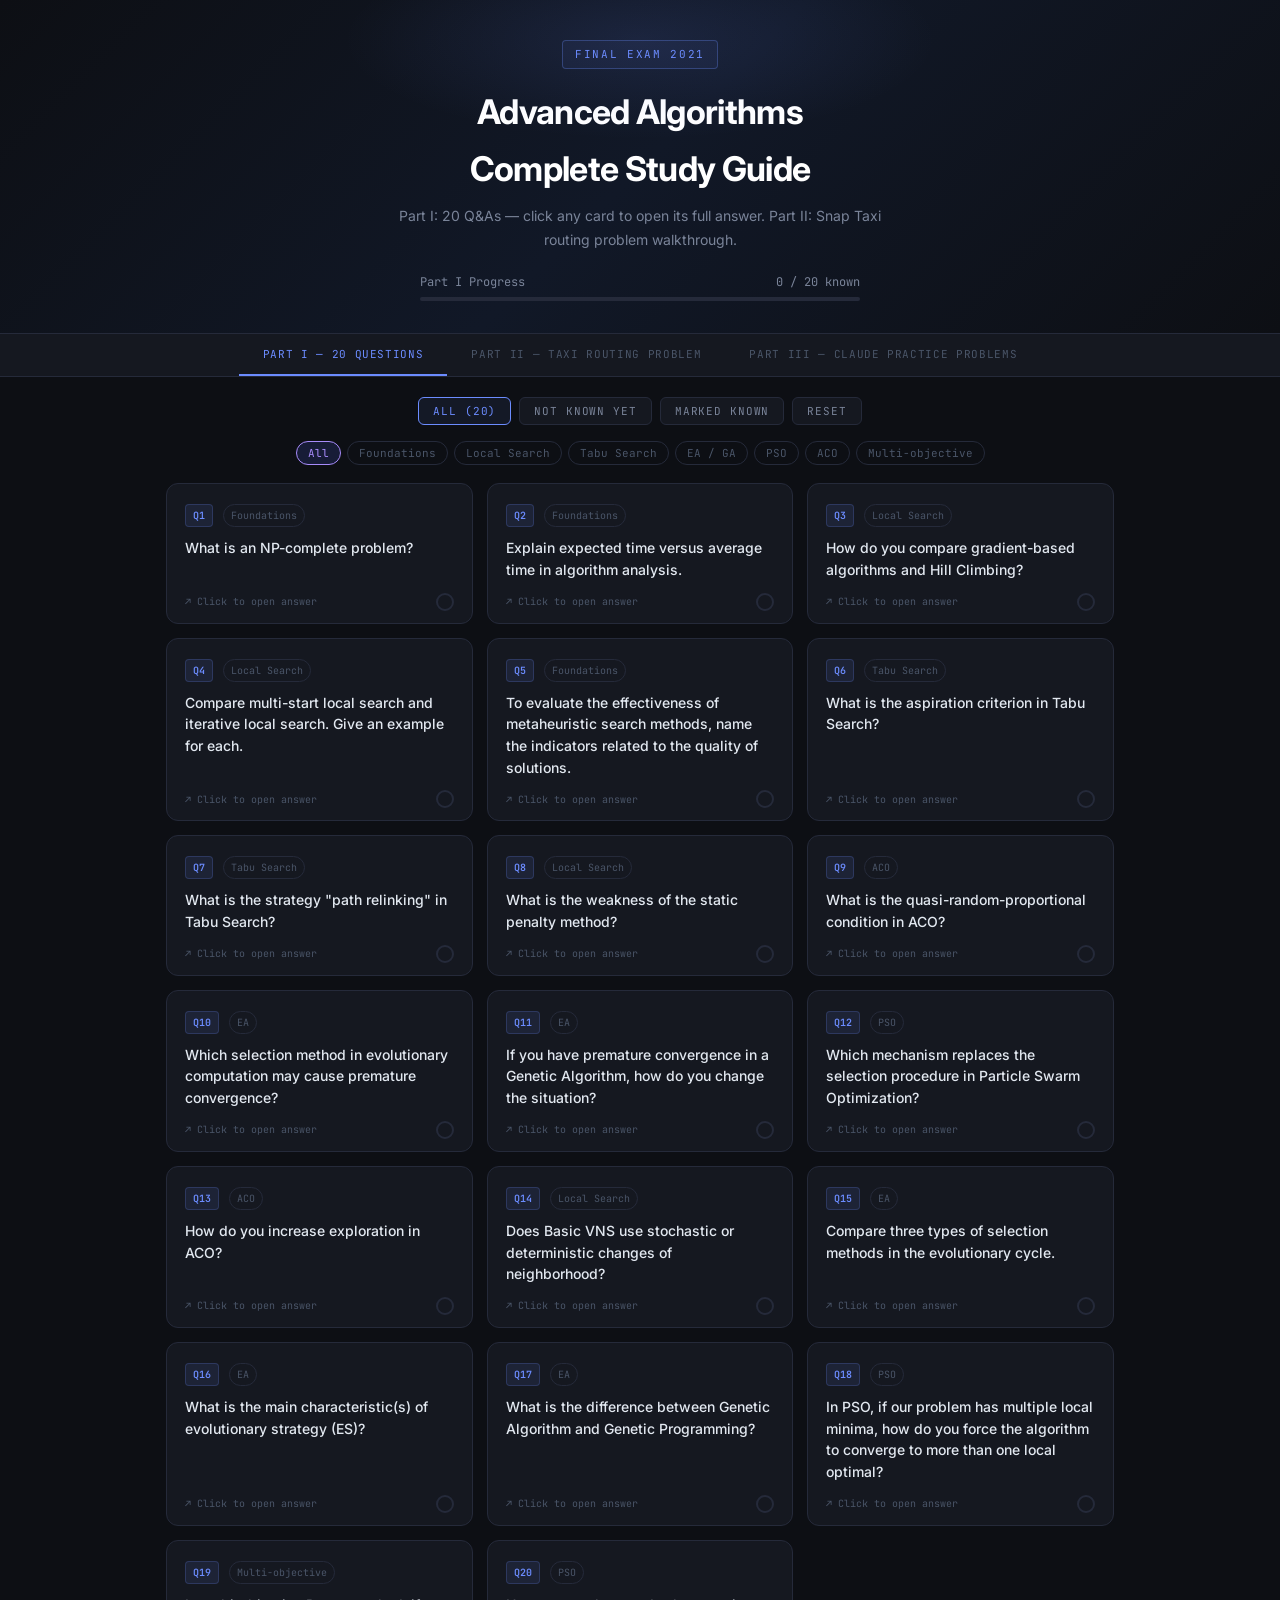
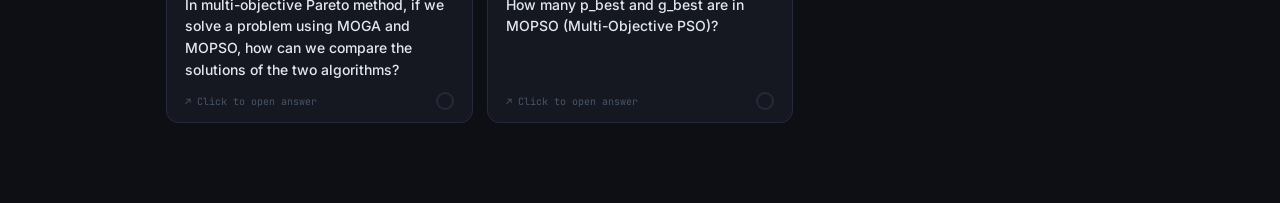
==== exam-practice.html @ 6e585d39 "feat(exam-practice.html): similar Q&As to exam + ai examples" ====
<!DOCTYPE html>
<html lang="en">
<head>
<meta charset="UTF-8">
<meta name="viewport" content="width=device-width, initial-scale=1.0">
<title>Advanced Algorithms — Complete Study Guide</title>
<style>
@import url('https://fonts.googleapis.com/css2?family=JetBrains+Mono:wght@400;600&family=Inter:wght@300;400;500;600;700&display=swap');
:root{
  --bg:#0d0f14;--surf:#151820;--surf2:#1c2030;--bdr:#252a3a;
  --a:#6c8cff;--a2:#a78bfa;--a3:#34d399;--a4:#f472b6;
  --t:#e2e8f0;--tm:#7a8499;--td:#4a5568;
  --ok:#34d399;--mono:'JetBrains Mono',monospace;--sans:'Inter',sans-serif;
}
*{box-sizing:border-box;margin:0;padding:0;}
body{background:var(--bg);color:var(--t);font-family:var(--sans);font-size:15px;line-height:1.7;min-height:100vh;}

/* HEADER */
header{background:linear-gradient(135deg,#0d0f14,#111827,#0d0f14);border-bottom:1px solid var(--bdr);padding:40px 24px 32px;text-align:center;position:relative;overflow:hidden;}
header::before{content:'';position:absolute;top:-60px;left:50%;transform:translateX(-50%);width:600px;height:200px;background:radial-gradient(ellipse,rgba(108,140,255,.12),transparent 70%);pointer-events:none;}
.htag{display:inline-block;font-family:var(--mono);font-size:11px;color:var(--a);letter-spacing:.15em;text-transform:uppercase;border:1px solid rgba(108,140,255,.3);padding:4px 12px;border-radius:4px;margin-bottom:14px;background:rgba(108,140,255,.06);}
header h1{font-size:clamp(20px,4vw,34px);font-weight:700;letter-spacing:-.02em;color:#fff;margin-bottom:6px;}
header p{color:var(--tm);font-size:14px;max-width:500px;margin:0 auto 20px;}
.prog-wrap{max-width:440px;margin:0 auto;}
.prog-meta{display:flex;justify-content:space-between;font-size:12px;color:var(--tm);font-family:var(--mono);margin-bottom:5px;}
.prog-bar{height:4px;background:var(--bdr);border-radius:2px;overflow:hidden;}
.prog-fill{height:100%;background:linear-gradient(90deg,var(--a),var(--a2));border-radius:2px;transition:width .4s;width:0%;}

/* NAV TABS */
.nav-tabs{display:flex;justify-content:center;border-bottom:1px solid var(--bdr);background:var(--surf);position:sticky;top:0;z-index:50;}
.nav-tab{font-family:var(--mono);font-size:11px;letter-spacing:.06em;text-transform:uppercase;padding:13px 24px;border:none;border-bottom:2px solid transparent;background:transparent;color:var(--td);cursor:pointer;transition:all .2s;white-space:nowrap;}
.nav-tab:hover{color:var(--tm);}
.nav-tab.active{color:var(--a);border-bottom-color:var(--a);}
.section{display:none;}.section.active{display:block;}

/* CONTROLS */
.controls{display:flex;justify-content:center;gap:8px;padding:20px 16px 10px;flex-wrap:wrap;}
.ctrl{font-family:var(--mono);font-size:11px;letter-spacing:.08em;text-transform:uppercase;padding:6px 14px;border-radius:6px;border:1px solid var(--bdr);background:var(--surf);color:var(--tm);cursor:pointer;transition:all .2s;}
.ctrl:hover,.ctrl.active{border-color:var(--a);color:var(--a);background:rgba(108,140,255,.08);}
.chips{display:flex;justify-content:center;gap:6px;padding:6px 16px 18px;flex-wrap:wrap;}
.chip{font-size:11px;font-family:var(--mono);padding:4px 11px;border-radius:20px;border:1px solid var(--bdr);background:transparent;color:var(--td);cursor:pointer;transition:all .2s;}
.chip:hover{color:var(--tm);border-color:var(--td);}
.chip.active{background:rgba(26,32,64,.8);border-color:var(--a2);color:var(--a2);}

/* CARD GRID — simple non-flip layout */
.grid{max-width:980px;margin:0 auto;padding:0 16px 80px;display:grid;grid-template-columns:repeat(auto-fill,minmax(300px,1fr));gap:14px;}
.card{background:var(--surf);border:1px solid var(--bdr);border-radius:12px;display:flex;flex-direction:column;cursor:pointer;transition:border-color .2s,box-shadow .2s;position:relative;}
.card:hover{border-color:rgba(108,140,255,.45);box-shadow:0 4px 24px rgba(0,0,0,.35);}
.card-top{padding:18px 18px 0;display:flex;align-items:flex-start;gap:10px;}
.qnum{font-family:var(--mono);font-size:10px;font-weight:600;color:var(--a);background:rgba(108,140,255,.1);border:1px solid rgba(108,140,255,.2);border-radius:4px;padding:2px 7px;white-space:nowrap;flex-shrink:0;margin-top:2px;}
.qtopic{font-family:var(--mono);font-size:10px;color:var(--td);border:1px solid var(--bdr);padding:2px 7px;border-radius:20px;margin-top:2px;}
.qtext{padding:10px 18px 0;font-size:14px;font-weight:500;color:var(--t);line-height:1.55;flex:1;}
.card-bot{padding:12px 18px;display:flex;justify-content:space-between;align-items:center;margin-top:auto;}
.hint{font-size:10px;font-family:var(--mono);color:var(--td);}
.dot{width:18px;height:18px;border-radius:50%;border:2px solid var(--bdr);transition:all .3s;flex-shrink:0;}
.dot.known{border-color:var(--ok);background:rgba(52,211,153,.15);}
.empty{grid-column:1/-1;text-align:center;padding:60px 20px;color:var(--td);}

/* MODAL OVERLAY */
.modal-overlay{display:none;position:fixed;inset:0;background:rgba(0,0,0,.75);z-index:200;align-items:flex-start;justify-content:center;padding:24px 16px;overflow-y:auto;}
.modal-overlay.open{display:flex;}
.modal{background:var(--surf2);border:1px solid rgba(108,140,255,.3);border-radius:16px;width:100%;max-width:680px;margin:auto;box-shadow:0 24px 80px rgba(0,0,0,.6);display:flex;flex-direction:column;}
.modal-head{padding:18px 22px 14px;border-bottom:1px solid var(--bdr);display:flex;align-items:center;justify-content:space-between;gap:12px;position:sticky;top:0;background:var(--surf2);border-radius:16px 16px 0 0;z-index:2;}
.modal-label{font-family:var(--mono);font-size:11px;color:var(--a);}
.modal-actions{display:flex;gap:8px;align-items:center;}
.mbtn{font-size:11px;font-family:var(--mono);padding:4px 12px;border-radius:5px;border:1px solid var(--bdr);background:transparent;color:var(--tm);cursor:pointer;transition:all .2s;}
.mbtn:hover{border-color:var(--a);color:var(--a);}
.mbtn.mk{border-color:rgba(52,211,153,.4);color:var(--ok);}
.mbtn.mk:hover{background:rgba(52,211,153,.1);}
.mbtn.close-btn{border-color:rgba(255,255,255,.1);}
.mbtn.close-btn:hover{border-color:var(--a4);color:var(--a4);}
.modal-q{padding:16px 22px;font-size:15px;font-weight:500;color:var(--t);line-height:1.6;border-bottom:1px solid var(--bdr);}
.modal-body{padding:18px 22px 24px;font-size:13.5px;line-height:1.75;color:#c8d0e0;overflow-y:visible;}
.modal-body h4{font-size:10px;font-family:var(--mono);color:var(--a2);letter-spacing:.1em;text-transform:uppercase;margin:18px 0 8px;}
.modal-body h4:first-child{margin-top:0;}
.modal-body p{margin-bottom:10px;}
.modal-body p:last-child{margin-bottom:0;}
.modal-body strong{color:var(--t);font-weight:600;}
.modal-body em{color:var(--a2);font-style:normal;font-weight:500;}
.modal-body ul,.modal-body ol{margin:8px 0 10px 18px;}
.modal-body li{margin-bottom:5px;}
.modal-body .kw{display:inline;background:rgba(108,140,255,.1);color:var(--a);font-family:var(--mono);font-size:11.5px;padding:1px 7px;border-radius:3px;border:1px solid rgba(108,140,255,.2);}
.modal-body .hb{background:rgba(108,140,255,.06);border-left:3px solid var(--a);border-radius:0 6px 6px 0;padding:10px 14px;margin:10px 0;font-size:13px;}
.modal-body .hb.g{background:rgba(52,211,153,.06);border-left-color:var(--ok);}
.modal-body .hb.p{background:rgba(167,139,250,.06);border-left-color:var(--a2);}
.modal-body table{width:100%;border-collapse:collapse;margin:10px 0;font-size:12.5px;}
.modal-body th{background:rgba(108,140,255,.1);color:var(--a);font-family:var(--mono);font-size:10px;letter-spacing:.06em;text-transform:uppercase;padding:7px 10px;text-align:left;border:1px solid var(--bdr);}
.modal-body td{padding:6px 10px;border:1px solid var(--bdr);vertical-align:top;color:#b8c4d8;}
.modal-body tr:nth-child(even) td{background:rgba(255,255,255,.02);}
.modal-body .highlight-box{background:rgba(108,140,255,.06);border-left:3px solid var(--a);border-radius:0 6px 6px 0;padding:10px 14px;margin:10px 0;font-size:13px;}
.modal-body .highlight-box.green{background:rgba(52,211,153,.06);border-left-color:var(--ok);}
.modal-body .highlight-box.purple{background:rgba(167,139,250,.06);border-left-color:var(--a2);}
.modal-body .keyword{display:inline;background:rgba(108,140,255,.1);color:var(--a);font-family:var(--mono);font-size:11.5px;padding:1px 7px;border-radius:3px;border:1px solid rgba(108,140,255,.2);}

/* PART 2 */
.p2{max-width:860px;margin:0 auto;padding:28px 16px 80px;}
.pbanner{background:linear-gradient(135deg,rgba(108,140,255,.08),rgba(167,139,250,.08));border:1px solid rgba(108,140,255,.25);border-radius:12px;padding:24px 28px;margin-bottom:28px;}
.pbanner h2{font-size:19px;font-weight:700;color:#fff;margin-bottom:4px;}
.pbanner .pts{font-family:var(--mono);font-size:11px;color:var(--a);margin-bottom:12px;}
.pbanner p{font-size:13.5px;color:#a8b4c8;line-height:1.75;margin-bottom:8px;}
.pbanner p:last-child{margin-bottom:0;}
.pbanner strong{color:var(--t);}
.rbox{background:var(--surf);border:1px solid var(--bdr);border-radius:10px;padding:18px 22px;margin:14px 0;}
.rbox h4{font-family:var(--mono);font-size:10px;color:var(--a2);letter-spacing:.1em;text-transform:uppercase;margin-bottom:10px;}
.rrow{font-family:var(--mono);font-size:12px;line-height:2.3;display:flex;flex-direction:column;gap:0;}
.rrow .r1{color:var(--a);}.rrow .r2{color:var(--a2);}.rrow .r3{color:var(--a3);}
.rbox p{color:var(--tm);font-size:12px;margin-top:10px;}
.subs{display:flex;flex-direction:column;gap:14px;margin-top:20px;}
.acc{background:var(--surf);border:1px solid var(--bdr);border-radius:12px;overflow:hidden;transition:border-color .2s;}
.acc:hover{border-color:rgba(108,140,255,.3);}
.acc.open{border-color:rgba(108,140,255,.4);}
.acc-hd{display:flex;align-items:flex-start;gap:14px;padding:18px 22px;cursor:pointer;user-select:none;}
.abadge{font-family:var(--mono);font-size:10px;font-weight:600;padding:4px 10px;border-radius:4px;white-space:nowrap;flex-shrink:0;margin-top:2px;}
.abadge.a{background:rgba(108,140,255,.12);color:var(--a);border:1px solid rgba(108,140,255,.25);}
.abadge.b{background:rgba(167,139,250,.12);color:var(--a2);border:1px solid rgba(167,139,250,.25);}
.abadge.c{background:rgba(52,211,153,.12);color:var(--a3);border:1px solid rgba(52,211,153,.25);}
.atitle{font-size:14px;font-weight:500;color:var(--t);flex:1;line-height:1.5;}
.aarrow{color:var(--td);transition:transform .3s;font-size:11px;flex-shrink:0;margin-top:4px;}
.acc.open .aarrow{transform:rotate(180deg);}
.acc-body{display:none;padding:0 22px 22px;border-top:1px solid var(--bdr);}
.acc.open .acc-body{display:block;}
.ans{padding-top:18px;}
.ans h4{font-size:10px;font-family:var(--mono);color:var(--a2);letter-spacing:.1em;text-transform:uppercase;margin:18px 0 7px;}
.ans h4:first-child{margin-top:0;}
.ans p{font-size:13.5px;line-height:1.75;color:#c0cce0;margin-bottom:9px;}
.ans p:last-child{margin-bottom:0;}
.ans strong{color:var(--t);}
.ans em{color:var(--a2);font-style:normal;}
.ans ul,.ans ol{margin:7px 0 11px 18px;}
.ans li{font-size:13.5px;line-height:1.7;color:#b8c4d8;margin-bottom:5px;}
.ans .kw{display:inline;background:rgba(108,140,255,.1);color:var(--a);font-family:var(--mono);font-size:11.5px;padding:1px 7px;border-radius:3px;border:1px solid rgba(108,140,255,.2);}
.ans .hb{background:rgba(108,140,255,.06);border-left:3px solid var(--a);border-radius:0 6px 6px 0;padding:11px 15px;margin:11px 0;font-size:13px;color:#c0cce0;}
.ans .hb.g{background:rgba(52,211,153,.06);border-left-color:var(--a3);}
.ans .hb.p{background:rgba(167,139,250,.06);border-left-color:var(--a2);}
.ans table{width:100%;border-collapse:collapse;margin:11px 0;font-size:12.5px;}
.ans th{background:rgba(108,140,255,.1);color:var(--a);font-family:var(--mono);font-size:10px;letter-spacing:.06em;text-transform:uppercase;padding:7px 10px;text-align:left;border:1px solid var(--bdr);}
.ans td{padding:7px 10px;border:1px solid var(--bdr);vertical-align:top;color:#b8c4d8;}
.ans tr:nth-child(even) td{background:rgba(255,255,255,.02);}
.cbox{font-family:var(--mono);font-size:12px;background:var(--surf2);border:1px solid var(--bdr);border-radius:7px;padding:14px 18px;margin:10px 0;line-height:1.9;color:var(--a3);overflow-x:auto;}
.cbox .lbl{color:var(--tm);font-size:10px;display:block;margin-bottom:3px;}
.slist{counter-reset:s;list-style:none;margin:7px 0 11px 0;}
.slist li{counter-increment:s;padding:9px 14px 9px 40px;position:relative;margin-bottom:7px;background:var(--surf2);border-radius:7px;font-size:13px;color:#b8c4d8;line-height:1.6;}
.slist li::before{content:counter(s);position:absolute;left:11px;top:50%;transform:translateY(-50%);font-family:var(--mono);font-size:10px;font-weight:600;color:var(--a);background:rgba(108,140,255,.12);border:1px solid rgba(108,140,255,.2);width:20px;height:20px;border-radius:50%;display:flex;align-items:center;justify-content:center;}
.refgrid{display:grid;grid-template-columns:repeat(auto-fill,minmax(240px,1fr));gap:11px;margin-top:14px;}
.refc{background:var(--surf);border:1px solid var(--bdr);border-radius:10px;padding:16px 18px;}
.refc .rtag{font-family:var(--mono);font-size:10px;text-transform:uppercase;margin-bottom:7px;}
.refc .rtitle{font-size:13.5px;font-weight:600;color:var(--t);margin-bottom:5px;}
.refc .rdesc{font-size:12.5px;color:var(--tm);}
@media(max-width:640px){
  .grid{grid-template-columns:1fr;}
  .nav-tab{padding:12px 14px;font-size:10px;}
  .pbanner{padding:18px;}
  .acc-hd{padding:14px 16px;flex-wrap:wrap;}
  .acc-body{padding:0 16px 18px;}
  .modal{margin:8px;}
  .modal-head{flex-wrap:wrap;gap:8px;}
}
</style>
</head>
<body>
<header>
  <div class="htag">Final Exam 2021</div>
  <h1>Advanced Algorithms<br>Complete Study Guide</h1>
  <p>Part I: 20 Q&As — click any card to open its full answer. Part II: Snap Taxi routing problem walkthrough.</p>
  <div class="prog-wrap">
    <div class="prog-meta"><span>Part I Progress</span><span id="pt">0 / 20 known</span></div>
    <div class="prog-bar"><div class="prog-fill" id="pf"></div></div>
  </div>
</header>

<div class="nav-tabs">
  <button class="nav-tab active" onclick="tab('p1',this)">Part I — 20 Questions</button>
  <button class="nav-tab" onclick="tab('p2',this)">Part II — Taxi Routing Problem</button>
  <button class="nav-tab" onclick="tab('p3',this)">Part III — Claude Practice Problems</button>
</div>

<!-- PART I -->
<div class="section active" id="p1">
  <div class="controls">
    <button class="ctrl active" id="ba" onclick="mode('all')">All (20)</button>
    <button class="ctrl" id="bu" onclick="mode('unknown')">Not known yet</button>
    <button class="ctrl" id="bk" onclick="mode('known')">Marked known</button>
    <button class="ctrl" onclick="resetAll()">Reset</button>
  </div>
  <div class="chips">
    <button class="chip active" onclick="topic('all',this)">All</button>
    <button class="chip" onclick="topic('Foundations',this)">Foundations</button>
    <button class="chip" onclick="topic('Local Search',this)">Local Search</button>
    <button class="chip" onclick="topic('Tabu Search',this)">Tabu Search</button>
    <button class="chip" onclick="topic('EA',this)">EA / GA</button>
    <button class="chip" onclick="topic('PSO',this)">PSO</button>
    <button class="chip" onclick="topic('ACO',this)">ACO</button>
    <button class="chip" onclick="topic('Multi-objective',this)">Multi-objective</button>
  </div>
  <div class="grid" id="grid"></div>
</div>

<!-- MODAL -->
<div class="modal-overlay" id="overlay" onclick="closeModal(event)">
  <div class="modal" id="modal">
    <div class="modal-head">
      <span class="modal-label" id="mlabel"></span>
      <div class="modal-actions">
        <button class="mbtn mk" id="mkbtn" onclick="markKnown()"></button>
        <button class="mbtn close-btn" onclick="closeModalDirect()">✕ Close</button>
      </div>
    </div>
    <div class="modal-q" id="mq"></div>
    <div class="modal-body" id="mb"></div>
  </div>
</div>

<!-- PART II -->
<div class="section" id="p2">
  <div class="p2">
    <div class="pbanner">
      <h2>Part II — Snap Taxi Sharing Optimization</h2>
      <div class="pts">30 points · 3 sub-questions × 10 points each</div>
      <p><strong>Context:</strong> To reduce urban traffic congestion, the Snap taxi company has designed a shared taxi system. Taxis accept passengers willing to pay less in exchange for sharing rides. The company wants to <strong>maximize revenue</strong> while <strong>minimizing the number of taxis</strong> in use.</p>
      <p><strong>City model:</strong> All city points are known in advance along with each passenger's travel time. Each point is accessible 24/7 and a taxi can reach any point from any other.</p>
      <p><strong>Trigger mechanism:</strong> Every minute, all passenger requests are collected. One taxi is assigned to handle them. Goal: serve all requests with one taxi while minimizing total travel distance and maximizing total revenue per route.</p>
      <p><strong>Assignment rule:</strong> If 2 or 5 requests arrive, one taxi is assigned. Two objectives are evaluated per taxi per route: <em>total distance per person</em> and <em>total money collected per route</em>.</p>
    </div>
    <div class="rbox">
      <h4>Given Route Structures (from exam)</h4>
      <div class="rrow">
        <div class="r1">stop +2 ————————— stop -2 ————— stop ...&nbsp;&nbsp; → Taxi (1) — group A only</div>
        <div class="r2">stop +5 ————————— stop -5 ————— stop ...&nbsp;&nbsp; → Taxi (2) — group B only</div>
        <div class="r3">stop +2 —— stop +5 —— stop -2 —— stop -5 —— stop ... → Shared Taxi (Route 3)</div>
      </div>
      <p>+N = pickup for N passengers &nbsp;|&nbsp; -N = drop-off for N passengers &nbsp;|&nbsp; Route 3 interleaves both groups in one trip</p>
    </div>
    <div class="subs">

      <div class="acc" id="acca">
        <div class="acc-hd" onclick="acc('acca')">
          <span class="abadge a">Part (a) — 10 pts</span>
          <span class="atitle">Using a suitable global metaheuristic, model this problem — explain the chromosome representation and fitness function</span>
          <span class="aarrow">▼</span>
        </div>
        <div class="acc-body">
          <div class="ans">
            <h4>Chosen Algorithm: Genetic Algorithm (GA)</h4>
            <p>GA is the best fit because this is fundamentally a <strong>combinatorial route sequencing problem</strong> — finding the optimal order to visit pickup and drop-off stops. GA's permutation chromosome naturally encodes this ordering, and its operators (OX crossover, swap mutation) are well-suited to explore valid route orderings without needing gradient information.</p>
            <h4>Problem Variables</h4>
            <ul>
              <li><strong>Group A:</strong> 2 passengers — 1 pickup stop (+2) and 1 drop-off stop (-2)</li>
              <li><strong>Group B:</strong> 5 passengers — 1 pickup stop (+5) and 1 drop-off stop (-5)</li>
            </ul>
            <p><strong>Hard constraint:</strong> For every group i, pickup (+i) must be visited <em>before</em> drop-off (-i). Passengers cannot be dropped off before being picked up.</p>
            <h4>Chromosome Representation — Permutation Encoding</h4>
            <p>Each chromosome is an ordered sequence of stop IDs. Length = 2 × number of groups = 4 genes total.</p>
            <div class="cbox">
              <span class="lbl">// Valid chromosome examples:</span>
              [ +2,  +5,  -2,  -5 ]  ← pickup both first, then drop both
              [ +2,  -2,  +5,  -5 ]  ← complete group A, then group B
              [ +5,  +2,  -5,  -2 ]  ← pickup B first, then A, drop B, then A
              <span class="lbl" style="margin-top:10px;">// INVALID (violates precedence):</span>
              [ -2,  +2,  +5,  -5 ]  ← group A dropped before picked up!
            </div>
            <p>Validity rule: <span class="kw">index(+i) &lt; index(-i)</span> must hold for all i.</p>
            <h4>Fitness Function — Bi-objective</h4>
            <div class="cbox">
              <span class="lbl">// Minimize total route distance:</span>
              f₁(x) = Σ dist(stop_k → stop_{k+1})  for all consecutive stops

              <span class="lbl" style="margin-top:10px;">// Maximize total revenue per route:</span>
              f₂(x) = Σ fare_i  for all passengers served

              <span class="lbl" style="margin-top:10px;">// Option A — weighted sum:</span>
              Fitness = w₁ × (1/f₁) + w₂ × f₂

              <span class="lbl" style="margin-top:10px;">// Option B — Pareto-based (NSGA-II):</span>
              Rank by Pareto dominance + crowding distance → full trade-off front
            </div>
            <h4>Genetic Operators</h4>
            <table>
              <tr><th>Operator</th><th>Choice</th><th>Why</th></tr>
              <tr><td>Crossover</td><td><strong>Order Crossover (OX)</strong> or PMX</td><td>Standard 1-pt crossover destroys permutation validity. OX preserves relative stop ordering.</td></tr>
              <tr><td>Mutation</td><td><strong>Swap</strong> or <strong>Inversion</strong></td><td>Both maintain permutation integrity. Apply precedence repair if violated after mutation.</td></tr>
              <tr><td>Selection</td><td><strong>Tournament (k=2–3)</strong></td><td>Controlled pressure. Avoids premature convergence from roulette-wheel dominance.</td></tr>
              <tr><td>Constraints</td><td><strong>Repair or penalty</strong></td><td>After crossover/mutation: swap violating genes to fix order, or add large penalty to fitness.</td></tr>
            </table>
          </div>
        </div>
      </div>

      <div class="acc" id="accb">
        <div class="acc-hd" onclick="acc('accb')">
          <span class="abadge b">Part (b) — 10 pts</span>
          <span class="atitle">Suggest the method proposed in this paper — what does it propose and why is it better?</span>
          <span class="aarrow">▼</span>
        </div>
        <div class="acc-body">
          <div class="ans">
            <h4>The Proposed Method: Collaborative Shared Routing (Route 3)</h4>
            <p>The paper proposes replacing the two-taxi independent approach with a <strong>single shared taxi that intelligently interleaves pickups and drop-offs from both request groups</strong> in one optimized trip.</p>
            <p>Instead of two independent routes (Taxi 1 for group A, Taxi 2 for group B), one taxi follows: <span class="kw">+2 → +5 → -2 → -5</span> or another optimal interleaving — serving all 7 passengers in one trip.</p>
            <h4>Route Comparison</h4>
            <table>
              <tr><th>Approach</th><th>Taxis</th><th>Revenue/taxi</th><th>Congestion impact</th></tr>
              <tr><td>Routes 1+2 (independent)</td><td>2 taxis</td><td>Lower — fewer passengers per taxi</td><td>Two taxis on road</td></tr>
              <tr><td>Route 3 (shared)</td><td>1 taxi</td><td>Higher — all 7 passengers in one route</td><td>One taxi reduces traffic</td></tr>
            </table>
            <div class="hb p"><strong>Key insight:</strong> By merging both groups, the company achieves <em>both</em> objectives simultaneously — fewer taxis (reduces congestion) and higher per-route revenue (fixed costs shared across more passengers). The two objectives reinforce each other rather than conflicting.</div>
            <h4>Why a Metaheuristic Is Needed</h4>
            <p>The metaheuristic finds the <strong>optimal interleaving sequence</strong> for the shared route. The naive sequence may not be the shortest — depending on the geographic positions of stops, other orderings may produce significantly less total distance traveled. Since the number of valid orderings grows factorially with passengers, exact methods are intractable at scale.</p>
          </div>
        </div>
      </div>

      <div class="acc" id="accc">
        <div class="acc-hd" onclick="acc('accc')">
          <span class="abadge c">Part (c) — 10 pts</span>
          <span class="atitle">Analyze this method before implementation — compare the two approaches and discuss which is better</span>
          <span class="aarrow">▼</span>
        </div>
        <div class="acc-body">
          <div class="ans">
            <h4>Pre-Implementation Analysis: 5 Dimensions</h4>
            <h4>1. Solution Space Complexity</h4>
            <table>
              <tr><th>Metric</th><th>Independent (Routes 1+2)</th><th>Shared (Route 3)</th></tr>
              <tr><td>Search space</td><td>Two small problems: O(4!) and O(10!) separately</td><td>One combined: O(14!) — larger but tractable with GA</td></tr>
              <tr><td>Constraint type</td><td>Simple per-group precedence</td><td>Cross-group interleaved precedences</td></tr>
              <tr><td>Chromosome length</td><td>Short (4 or 10 genes each)</td><td>Combined (14 genes)</td></tr>
              <tr><td>Validity</td><td>Easier to maintain</td><td>Must track both groups simultaneously</td></tr>
            </table>
            <h4>2. Objective Comparison</h4>
            <div class="hb"><strong>Objective 1 — Distance:</strong> Independent routes add no intergroup detour. Shared route may add detour overhead, but eliminates redundant parallel travel when routes overlap geographically.</div>
            <div class="hb p"><strong>Objective 2 — Revenue:</strong> Independent taxis earn from fewer passengers per trip (lower revenue density). Shared taxi collects from all 7 passengers → higher revenue density → fixed costs shared across more people → lower per-person price → competitive advantage → more demand.</div>
            <h4>3. Representation and Operators</h4>
            <ul>
              <li><strong>Independent:</strong> Two separate GAs, smaller chromosomes, simpler constraints, faster convergence — but solves the wrong problem (ignores cross-group sharing).</li>
              <li><strong>Shared:</strong> Single GA, combined chromosome, requires OX/PMX crossover and repair mechanism — more complex, but finds genuinely better solutions.</li>
            </ul>
            <h4>4. Convergence Cost</h4>
            <p>Independent approach converges faster (smaller space). Shared approach needs a larger population (200–500) and more generations (500–1000). However, this extra cost is paid once per minute per request batch — trivially fast on modern hardware.</p>
            <h4>5. Scalability</h4>
            <div class="hb g">As simultaneous requests grow, the shared approach scales better: each additional passenger reduces per-person fixed cost and increases per-route revenue. The independent approach scales linearly in taxi count — exactly what the company wants to minimize.</div>
            <h4>Recommendation</h4>
            <div class="hb g"><strong>Implement the shared approach (Route 3)</strong> with: permutation chromosome, OX crossover, swap mutation + repair, tournament selection (k=2), and NSGA-II if a full Pareto front of distance/revenue trade-offs is desired.</div>
            <h4>Key Exam Points</h4>
            <ol class="slist">
              <li>Compare solution space sizes — shared problem is harder but produces qualitatively superior solutions.</li>
              <li>State the precedence constraint (+i before -i for all i from both groups) as the core challenge.</li>
              <li>Specify OX or PMX crossover — standard crossover destroys permutation validity.</li>
              <li>Note the bi-objective nature: weighted sum for one solution, NSGA-II for the full Pareto front.</li>
              <li>Conclude: both objectives (fewer taxis + higher revenue) are simultaneously achieved by the shared approach.</li>
            </ol>
          </div>
        </div>
      </div>
    </div>

    <div style="margin-top:36px;">
      <div style="font-family:var(--mono);font-size:10px;color:var(--a2);letter-spacing:.12em;text-transform:uppercase;margin-bottom:14px;">Quick Reference — GA Design Choices for This Problem</div>
      <div class="refgrid">
        <div class="refc"><div class="rtag" style="color:var(--a);">Chromosome</div><div class="rtitle">Permutation encoding</div><div class="rdesc">Each gene = stop ID. Chromosome = ordered stop sequence. Length = 2 × total passengers.</div></div>
        <div class="refc"><div class="rtag" style="color:var(--a2);">Crossover</div><div class="rtitle">OX / PMX (not 1-point)</div><div class="rdesc">Standard crossover destroys permutation validity. OX preserves relative stop ordering. PMX resolves mapping conflicts.</div></div>
        <div class="refc"><div class="rtag" style="color:var(--a3);">Mutation</div><div class="rtitle">Swap or inversion</div><div class="rdesc">Both maintain permutation integrity. Apply repair if +i/-i precedence violated after mutation.</div></div>
        <div class="refc"><div class="rtag" style="color:#fb923c;">Fitness</div><div class="rtitle">Bi-objective</div><div class="rdesc">f₁ = minimize total route distance. f₂ = maximize total revenue. NSGA-II for Pareto front.</div></div>
        <div class="refc"><div class="rtag" style="color:var(--a2);">Constraints</div><div class="rtitle">Precedence repair</div><div class="rdesc">index(+i) &lt; index(-i) for all i. Repair after each operator, or penalize violations in fitness.</div></div>
        <div class="refc"><div class="rtag" style="color:var(--a);">Selection</div><div class="rtitle">Tournament (k=2–3)</div><div class="rdesc">Balanced pressure. Avoids premature convergence. No fitness scaling needed.</div></div>
      </div>
    </div>
  </div>
</div>

<!-- PART III -->
<div class="section" id="p3">
  <div class="p2">

    <!-- Header Banner -->
    <div class="pbanner" style="background:linear-gradient(135deg,rgba(52,211,153,.07),rgba(167,139,250,.07));border-color:rgba(52,211,153,.25);">
      <h2 style="color:#fff;">Part III — Claude Practice Problems</h2>
      <div class="pts" style="color:var(--a3);">4 exam-style problems · same format as Part II · labeled as Claude examples</div>
      <p>These are <strong>Claude-generated practice problems</strong> in the same style as the exam's Part II. Each presents a real-world combinatorial optimization scenario and asks you to: (a) model it with a metaheuristic, (b) identify the paper's proposed method, and (c) compare approaches pre-implementation. Use them as timed self-tests before your exam.</p>
      <p style="color:rgba(52,211,153,.7);font-size:12px;font-family:var(--mono);">★ CLAUDE EXAMPLE — not from the original exam</p>
    </div>

    <!-- ═══ PROBLEM 1: University Course Scheduling ═══ -->
    <div class="rbox" style="border-color:rgba(108,140,255,.3);margin-top:24px;">
      <h4 style="color:var(--a);">Problem 1 — University Course Scheduling (30 pts)</h4>
      <p style="color:var(--tm);font-size:13.5px;line-height:1.75;margin-bottom:10px;">
        A university must schedule <strong>n courses</strong> into <strong>t time slots</strong> across <strong>r rooms</strong>. Each course has an enrollment count and a preferred room type (lab, lecture hall, seminar). Constraints: (1) No student can attend two courses in the same time slot. (2) A room cannot host two courses simultaneously. (3) Each course must be assigned to a room with sufficient capacity. The university wants to <strong>minimize student conflicts</strong> (cases where a student needs to be in two places at once) and <strong>maximize room utilization</strong> (rooms used at full capacity as often as possible).
      </p>
      <div class="rrow">
        <div class="r1">Approach A: Assign all courses randomly to slots and rooms, then fix conflicts one by one (greedy repair)</div>
        <div class="r2">Approach B: Use a Genetic Algorithm with a permutation chromosome encoding slot+room assignment pairs</div>
        <div class="r3">Approach C (proposed): Use a hybrid GA + Local Search (Memetic Algorithm) with constraint-aware crossover</div>
      </div>
    </div>
    <div class="subs">
      <div class="acc" id="p3a1a">
        <div class="acc-hd" onclick="acc('p3a1a')">
          <span class="abadge a">Part (a) — 10 pts</span>
          <span class="atitle">Model the course scheduling problem with a suitable metaheuristic — define the representation and fitness function</span>
          <span class="aarrow">▼</span>
        </div>
        <div class="acc-body"><div class="ans">
          <h4>Chosen Algorithm: Genetic Algorithm (GA)</h4>
          <p>Course scheduling is a classic <strong>constraint satisfaction + combinatorial optimization problem</strong>. The search space is the set of all possible assignments of courses to (time slot, room) pairs — exponentially large. GA is ideal because it can simultaneously explore many candidate schedules and optimize both objectives (conflict minimization, room utilization) without requiring a mathematical gradient of the scheduling objective.</p>
          <h4>Chromosome Representation</h4>
          <p>Each chromosome encodes a complete schedule. Use an <strong>integer array of length n</strong> (one gene per course):</p>
          <div class="cbox">
            <span class="lbl">// Each gene encodes a (time_slot, room) pair as a single integer:</span>
            Gene_i = slot_id × R + room_id   where R = number of rooms

            <span class="lbl" style="margin-top:10px;">// Example: 5 courses, 3 slots, 4 rooms (gene value = slot*4 + room):</span>
            Chromosome: [ 2,  7,  0,  5,  11 ]
            Decoded:    [ (0,2), (1,3), (0,0), (1,1), (2,3) ]
            Meaning:    Course 1→slot0/room2, Course 2→slot1/room3, ...

            <span class="lbl" style="margin-top:10px;">// Alternative: two separate arrays (clearer but longer):</span>
            Slots: [ 0, 1, 0, 1, 2 ]   Rooms: [ 2, 3, 0, 1, 3 ]
          </div>
          <h4>Fitness Function — Bi-objective</h4>
          <div class="cbox">
            <span class="lbl">// Objective 1 — minimize student conflicts:</span>
            f₁(x) = Σ conflicts(s, t)  for all students s, all time slots t
                   where conflicts(s,t) = max(0, courses_with_student_s_in_slot_t - 1)

            <span class="lbl" style="margin-top:10px;">// Objective 2 — maximize room utilization:</span>
            f₂(x) = Σ (enrollment_c / capacity_room_c)  for all courses c

            <span class="lbl" style="margin-top:10px;">// Penalty for hard constraints (room capacity violated):</span>
            penalty(x) = λ × Σ max(0, enrollment_c - capacity_assigned_room_c)

            <span class="lbl" style="margin-top:10px;">// Combined fitness (weighted sum):</span>
            Fitness(x) = -w₁ × f₁(x) + w₂ × f₂(x) - penalty(x)   [maximize]
          </div>
          <h4>Genetic Operators</h4>
          <table>
            <tr><th>Operator</th><th>Choice</th><th>Why</th></tr>
            <tr><td>Crossover</td><td><strong>Uniform crossover</strong></td><td>Each gene (course assignment) is independent of others — no ordering relationship. Uniform crossover correctly mixes independent assignments.</td></tr>
            <tr><td>Mutation</td><td><strong>Random resetting</strong></td><td>Randomly reassign one course to a new (slot, room) pair. Simple and effective for integer encoding.</td></tr>
            <tr><td>Selection</td><td><strong>Tournament (k=3)</strong></td><td>Controlled pressure without scaling. Works well across the wide range of fitness values that scheduling produces.</td></tr>
            <tr><td>Repair</td><td><strong>Greedy repair post-crossover</strong></td><td>After crossover, detect room double-bookings and reassign conflicting courses to available slots/rooms.</td></tr>
          </table>
        </div></div>
      </div>
      <div class="acc" id="p3a1b">
        <div class="acc-hd" onclick="acc('p3a1b')">
          <span class="abadge b">Part (b) — 10 pts</span>
          <span class="atitle">What is the proposed Memetic Algorithm approach and why is it better than plain GA?</span>
          <span class="aarrow">▼</span>
        </div>
        <div class="acc-body"><div class="ans">
          <h4>The Proposed Method: Memetic Algorithm (MA) = GA + Local Search</h4>
          <p>The proposed approach (Approach C) is a <strong>Memetic Algorithm</strong> — a GA where each offspring, after being created by crossover and mutation, is immediately improved by a local search procedure before being added to the population.</p>
          <h4>Why Plain GA Struggles with Scheduling</h4>
          <p>Standard GA operates at the population level — it mixes and mutates genes but doesn't systematically improve individual solutions. For scheduling, many constraint violations can be fixed by simple local adjustments (e.g., swap one course to a different slot). GA leaves this on the table — it might "accidentally" fix it through crossover but has no mechanism to deliberately do so.</p>
          <div class="hb p"><strong>The Memetic addition:</strong> After crossover/mutation produces an offspring, apply a deterministic local search (e.g., 1-opt: try reassigning each course to every other slot/room pair and keep the best improvement) before evaluating fitness. This ensures every individual in the population is a <em>local optimum</em> — much higher baseline quality.</div>
          <h4>What Constraint-Aware Crossover Adds</h4>
          <p>Standard uniform crossover doesn't know about student enrollment data. Constraint-aware crossover checks, before performing a gene swap, whether the swap would create a room capacity violation or a guaranteed conflict — and chooses a different gene pair if so. This dramatically reduces the repair overhead and produces higher-quality offspring.</p>
          <h4>Comparison</h4>
          <table>
            <tr><th>Aspect</th><th>Plain GA (Approach B)</th><th>Memetic Algorithm (Approach C)</th></tr>
            <tr><td>Per-individual quality</td><td>Raw — may have many fixable violations</td><td>Locally optimal — violations minimized by LS</td></tr>
            <tr><td>Crossover operator</td><td>Blind to constraints</td><td>Constraint-aware — avoids producing known-bad offspring</td></tr>
            <tr><td>Convergence speed</td><td>Slower — poor individuals drag evolution</td><td>Faster — higher average population quality</td></tr>
            <tr><td>Computational cost per generation</td><td>Lower</td><td>Higher (LS adds cost per individual)</td></tr>
          </table>
        </div></div>
      </div>
      <div class="acc" id="p3a1c">
        <div class="acc-hd" onclick="acc('p3a1c')">
          <span class="abadge c">Part (c) — 10 pts</span>
          <span class="atitle">Pre-implementation analysis: compare Approach B (plain GA) vs Approach C (Memetic) — which would you implement and why?</span>
          <span class="aarrow">▼</span>
        </div>
        <div class="acc-body"><div class="ans">
          <h4>1. Search Space</h4>
          <p>For n=50 courses, t=10 slots, r=20 rooms, the search space has (t×r)^n = 200^50 ≈ 10^115 possible schedules. Both approaches must navigate this — but the Memetic approach reduces the <em>effective</em> search space by only considering local optima, which form a much smaller and higher-quality subset.</p>
          <h4>2. Fitness Landscape</h4>
          <p>Scheduling fitness landscapes are notoriously rugged — many local optima close in quality to the global optimum, separated by barriers requiring multiple simultaneous changes. Plain GA's global search helps here; pure local search would get trapped. The Memetic combination is ideal: GA provides landscape-level exploration, LS provides within-basin exploitation.</p>
          <h4>3. Constraint Density</h4>
          <div class="hb">Scheduling is a <em>highly constrained</em> problem. A large fraction of the search space is infeasible. This makes blind crossover in plain GA very wasteful — it frequently produces infeasible offspring requiring expensive repair. Constraint-aware crossover in MA avoids most of this overhead at the cost of a slightly more complex operator.</div>
          <h4>4. Computational Cost Analysis</h4>
          <ul>
            <li><strong>Plain GA:</strong> O(n) fitness evaluation per individual. Simple and fast per generation but needs many more generations to reach comparable quality.</li>
            <li><strong>Memetic:</strong> O(n²) per individual (n courses × n possible reassignments in 1-opt LS). Each generation is more expensive but each individual is much better. In practice, fewer generations are needed.</li>
            <li><strong>Verdict:</strong> For scheduling, total wall-clock time to reach a target quality level is usually <em>lower</em> for Memetic despite higher per-generation cost.</li>
          </ul>
          <h4>5. Recommendation</h4>
          <div class="hb g"><strong>Implement the Memetic Algorithm (Approach C)</strong>. The scheduling problem's high constraint density and rugged landscape make the GA+LS hybrid the clear winner. The extra per-individual cost of 1-opt local search is more than offset by the higher quality of each generation's population, faster convergence to good schedules, and dramatically fewer infeasible solutions that need repair.</div>
          <ol class="slist">
            <li>State the search space size to justify needing a metaheuristic over exact methods.</li>
            <li>Explain that constraint-aware crossover reduces infeasible offspring — key for highly constrained problems.</li>
            <li>Justify the local search addition: scheduling landscapes are rugged with many similar local optima near the global optimum.</li>
            <li>Mention the bi-objective nature — weighted sum acceptable, NSGA-II if the full conflict/utilization tradeoff curve is needed.</li>
            <li>Conclude: Memetic Algorithm is the recommended approach, with the tradeoff of higher per-generation cost justified by faster convergence.</li>
          </ol>
        </div></div>
      </div>
    </div>

    <!-- ═══ PROBLEM 2: Warehouse Order Picking ═══ -->
    <div class="rbox" style="border-color:rgba(167,139,250,.3);margin-top:36px;">
      <h4 style="color:var(--a2);">Problem 2 — Warehouse Order Picking Optimization (30 pts)</h4>
      <p style="color:var(--tm);font-size:13.5px;line-height:1.75;margin-bottom:10px;">
        A large e-commerce warehouse has <strong>m aisles</strong> each containing <strong>k shelves</strong>. A picker starts at a depot, collects a set of <strong>p products</strong> from various shelf locations, and returns to the depot. Multiple orders may share products stored in the same aisle. The warehouse manager wants to <strong>minimize total walking distance</strong> for the picker while <strong>maximizing the number of orders completed per hour</strong>. Orders arrive in batches every 5 minutes. Each batch may contain 3–12 items from different aisles.
      </p>
      <div class="rrow">
        <div class="r1">Method 1: S-shape routing — traverse each required aisle completely end-to-end in a serpentine pattern</div>
        <div class="r2">Method 2: Return routing — enter each aisle only as far as the last required item, then return to the main aisle</div>
        <div class="r3">Method 3 (proposed): Metaheuristic-optimized routing — find the globally optimal traversal order and depth per aisle</div>
      </div>
    </div>
    <div class="subs">
      <div class="acc" id="p3a2a">
        <div class="acc-hd" onclick="acc('p3a2a')">
          <span class="abadge a">Part (a) — 10 pts</span>
          <span class="atitle">Model the warehouse order picking problem with a suitable metaheuristic — define representation and fitness</span>
          <span class="aarrow">▼</span>
        </div>
        <div class="acc-body"><div class="ans">
          <h4>Chosen Algorithm: Tabu Search (TS)</h4>
          <p>Warehouse picking is structurally a variant of the <strong>Traveling Salesman Problem (TSP)</strong> — visit a set of locations (shelf positions) in minimal total distance, starting and ending at the depot. Tabu Search is an excellent choice here because: (1) the neighborhood structure (swap two stops in the route) is natural and efficient to compute, (2) TS's memory mechanisms prevent cycling between similar routes, and (3) TS consistently produces near-optimal TSP solutions with less parameter tuning than GA.</p>
          <h4>Solution Representation</h4>
          <p>A solution is a <strong>permutation of the p product locations</strong> the picker must visit, starting and ending at the depot:</p>
          <div class="cbox">
            <span class="lbl">// Route representation (permutation of location IDs):</span>
            Solution: [depot → loc₃ → loc₇ → loc₁ → loc₅ → loc₂ → depot]
            Encoded as permutation: [ 3, 7, 1, 5, 2 ]

            <span class="lbl" style="margin-top:10px;">// Each location ID maps to (aisle_id, shelf_depth):</span>
            loc₃ = (aisle 2, depth 4.5m)
            loc₇ = (aisle 5, depth 1.2m)
            ...
          </div>
          <h4>Fitness Function</h4>
          <div class="cbox">
            <span class="lbl">// Minimize total walking distance:</span>
            f(x) = dist(depot → x₁) + Σ dist(xᵢ → xᵢ₊₁) + dist(xₚ → depot)

            <span class="lbl" style="margin-top:10px;">// Distance between two shelf locations (Manhattan distance in warehouse):</span>
            dist(locᵢ, locⱼ) = |aisle_i - aisle_j| × aisle_width + |depth_i - depth_j|

            <span class="lbl" style="margin-top:10px;">// Secondary objective (throughput proxy):</span>
            Orders per hour ≈ 3600 / f(x)   [maximize by minimizing f(x)]
          </div>
          <p>Note: both objectives reduce to a single metric here — minimizing walking distance directly maximizes orders per hour. This is a <strong>single-objective problem</strong> in disguise.</p>
          <h4>Tabu Search Specifics</h4>
          <table>
            <tr><th>Component</th><th>Design</th></tr>
            <tr><td>Neighborhood</td><td>2-opt moves: reverse the sub-sequence between positions i and j in the route. Produces O(p²) neighbors per iteration.</td></tr>
            <tr><td>Tabu list</td><td>Store the (i,j) pairs of recently reversed sub-sequences. Tabu tenure = 7–10 iterations (prevents revisiting recent routes).</td></tr>
            <tr><td>Aspiration criterion</td><td>Allow a tabu move if it produces a route shorter than the best found so far.</td></tr>
            <tr><td>Stopping criterion</td><td>5 minutes per batch (hard real-time constraint of the warehouse system).</td></tr>
          </table>
        </div></div>
      </div>
      <div class="acc" id="p3a2b">
        <div class="acc-hd" onclick="acc('p3a2b')">
          <span class="abadge b">Part (b) — 10 pts</span>
          <span class="atitle">What does Method 3 (metaheuristic-optimized routing) propose that Methods 1 and 2 cannot achieve?</span>
          <span class="aarrow">▼</span>
        </div>
        <div class="acc-body"><div class="ans">
          <h4>What Methods 1 and 2 Are</h4>
          <p>S-shape (Method 1) and Return (Method 2) are both <strong>heuristic routing policies</strong> — fixed rules that determine how to traverse aisles without considering the specific layout of items in the current order batch.</p>
          <ul>
            <li><strong>S-shape:</strong> Always traverse required aisles completely, alternating direction. Simple and predictable but wastes distance when items are only at one end of an aisle.</li>
            <li><strong>Return:</strong> Enter each aisle only as far as needed. Better than S-shape for sparse orders but still visits aisles in a fixed order (left-to-right) without optimizing the inter-aisle traversal order.</li>
          </ul>
          <h4>What Method 3 Adds</h4>
          <div class="hb p"><strong>Method 3 optimizes both:</strong> (1) the <em>order in which aisles are visited</em>, and (2) the <em>entry/exit strategy per aisle</em> (traverse fully, enter from top, enter from bottom) — simultaneously, and specifically for the current batch's item locations.</div>
          <p>This is only possible with a metaheuristic because the optimal aisle visit order depends on the specific item positions in the current order — it changes with every batch. Fixed routing policies cannot adapt to this per-batch variability.</p>
          <h4>Comparison Table</h4>
          <table>
            <tr><th>Method</th><th>Aisle order optimized?</th><th>Depth per aisle optimized?</th><th>Adapts per batch?</th></tr>
            <tr><td>S-shape</td><td>No (fixed left-to-right)</td><td>No (always full traverse)</td><td>No</td></tr>
            <tr><td>Return</td><td>No (fixed left-to-right)</td><td>Yes (partial entry)</td><td>Partially</td></tr>
            <tr><td>Metaheuristic (TS)</td><td><strong>Yes</strong></td><td><strong>Yes</strong></td><td><strong>Yes — re-optimized per batch</strong></td></tr>
          </table>
        </div></div>
      </div>
      <div class="acc" id="p3a2c">
        <div class="acc-hd" onclick="acc('p3a2c')">
          <span class="abadge c">Part (c) — 10 pts</span>
          <span class="atitle">Pre-implementation analysis: compare all three methods across relevant dimensions and recommend one</span>
          <span class="aarrow">▼</span>
        </div>
        <div class="acc-body"><div class="ans">
          <h4>1. Solution Quality</h4>
          <p>Empirical studies on warehouse routing show S-shape produces routes 20–40% longer than optimal; Return produces routes 10–25% longer than optimal; metaheuristic methods consistently reach within 1–5% of optimal for typical order sizes.</p>
          <h4>2. Computation Time vs. Real-Time Constraint</h4>
          <div class="hb">The warehouse has a 5-minute batch window. Tabu Search with 2-opt on p≤12 items runs in well under 1 second on modern hardware — leaving 4+ minutes to spare. The real-time constraint is not a limiting factor for Method 3.</div>
          <h4>3. Implementation Complexity</h4>
          <table>
            <tr><th>Method</th><th>Implementation effort</th><th>Maintenance</th></tr>
            <tr><td>S-shape</td><td>Very low — a few lines of code</td><td>Trivial</td></tr>
            <tr><td>Return</td><td>Low — slightly more logic</td><td>Simple</td></tr>
            <tr><td>TS (Method 3)</td><td>Moderate — requires TS framework, neighborhood evaluation, tabu list management</td><td>Requires tuning when warehouse layout changes</td></tr>
          </table>
          <h4>4. Scalability</h4>
          <p>As order batch size grows (p=12 → p=50 items), S-shape and Return performance degrades predictably but remains suboptimal. TS scales well — 2-opt on p=50 still runs in milliseconds, and solution quality remains near-optimal.</p>
          <h4>5. Recommendation</h4>
          <div class="hb g"><strong>Implement Method 3 (Tabu Search)</strong>. Given that: the real-time constraint is easily met, implementation complexity is manageable, and the quality improvement (20–40% shorter routes) directly translates to 20–40% higher throughput — the business case is overwhelming. For a high-volume warehouse processing thousands of batches daily, a 20% reduction in picker walking distance compounds to significant cost savings and throughput gains.</div>
        </div></div>
      </div>
    </div>

    <!-- ═══ PROBLEM 3: Network Sensor Placement ═══ -->
    <div class="rbox" style="border-color:rgba(52,211,153,.3);margin-top:36px;">
      <h4 style="color:var(--a3);">Problem 3 — Wireless Sensor Network Placement (30 pts)</h4>
      <p style="color:var(--tm);font-size:13.5px;line-height:1.75;margin-bottom:10px;">
        An environmental monitoring agency must place <strong>s sensors</strong> across a geographic region divided into <strong>g grid cells</strong>. Each sensor covers a circular area of radius r and has a battery lifetime inversely proportional to its transmission power. The agency wants to <strong>maximize total coverage</strong> of the monitored region while <strong>minimizing total energy consumption</strong> of the sensor network. A central base station must be reachable from every sensor either directly or through at most 2 relay hops. Budget allows at most s=20 sensors.
      </p>
      <div class="rrow">
        <div class="r1">Approach A: Greedy placement — place each sensor one at a time at the location that adds the most new coverage</div>
        <div class="r2">Approach B: PSO — treat sensor coordinates as a continuous vector of 2s dimensions, optimize with swarm</div>
        <div class="r3">Approach C (proposed): Multi-objective PSO (MOPSO) — explicitly optimize coverage and energy as separate Pareto objectives</div>
      </div>
    </div>
    <div class="subs">
      <div class="acc" id="p3a3a">
        <div class="acc-hd" onclick="acc('p3a3a')">
          <span class="abadge a">Part (a) — 10 pts</span>
          <span class="atitle">Model the sensor placement problem with PSO — define particle representation, velocity update, and fitness</span>
          <span class="aarrow">▼</span>
        </div>
        <div class="acc-body"><div class="ans">
          <h4>Chosen Algorithm: PSO</h4>
          <p>Sensor placement is a <strong>continuous-space optimization problem</strong> — coordinates (x,y) are real-valued. PSO is ideal for continuous spaces because its velocity update naturally handles real-valued movements, and its social component (attraction to gBest) efficiently guides all particles toward promising high-coverage regions without requiring a discrete neighborhood structure.</p>
          <h4>Particle Representation</h4>
          <div class="cbox">
            <span class="lbl">// Each particle = one candidate placement of all s sensors:</span>
            Particle position: x = [x₁, y₁, x₂, y₂, ..., xₛ, yₛ]
            Dimension: 2s   (2 coordinates per sensor, s sensors)

            <span class="lbl" style="margin-top:10px;">// Example: s=3 sensors in a 100×100 grid:</span>
            x = [ 23.4, 67.1,   45.0, 12.8,   78.3, 55.6 ]
                  sensor1        sensor2        sensor3
          </div>
          <h4>Velocity Update</h4>
          <div class="cbox">
            <span class="lbl">// Standard PSO velocity update (applied to all 2s dimensions):</span>
            v(t+1) = w·v(t) + c₁·r₁·(pBest - x(t)) + c₂·r₂·(gBest - x(t))
            x(t+1) = x(t) + v(t+1)

            <span class="lbl" style="margin-top:10px;">// Typical parameter values for sensor placement:</span>
            w = 0.729   (inertia weight — controls momentum)
            c₁ = c₂ = 1.496   (cognitive and social acceleration)
            Clamp velocity: |v| ≤ v_max = (x_max - x_min) / 10
          </div>
          <h4>Fitness Function</h4>
          <div class="cbox">
            <span class="lbl">// Combined objective (single-objective PSO, Approach B):</span>
            Fitness(x) = w₁ × Coverage(x) - w₂ × Energy(x) - w₃ × Connectivity_penalty(x)

            Coverage(x) = |union of all sensor coverage areas| / |total region area|
            Energy(x) = Σ power_i² × active_time_i   for all sensors i
            Connectivity_penalty = λ × number_of_sensors_not_reachable_within_2_hops
          </div>
          <h4>Constraint: Connectivity</h4>
          <p>Every sensor must reach the base station within 2 hops. This is enforced via a <strong>penalty term</strong> in the fitness function — sensors placed out of relay range receive a large negative fitness contribution, pushing the swarm toward connected configurations.</p>
        </div></div>
      </div>
      <div class="acc" id="p3a3b">
        <div class="acc-hd" onclick="acc('p3a3b')">
          <span class="abadge b">Part (b) — 10 pts</span>
          <span class="atitle">What does MOPSO (Approach C) propose over single-objective PSO (Approach B)?</span>
          <span class="aarrow">▼</span>
        </div>
        <div class="acc-body"><div class="ans">
          <h4>The Core Difference: One Answer vs. a Full Tradeoff Map</h4>
          <p>Single-objective PSO (Approach B) collapses coverage and energy into one weighted fitness value. This forces you to pre-commit to weights w₁ and w₂ before running the algorithm — you get exactly one solution, and if the weights were wrong, you have to re-run.</p>
          <div class="hb p"><strong>MOPSO proposes:</strong> Treat coverage and energy as two separate objectives simultaneously. The algorithm produces an entire <strong>Pareto front</strong> of non-dominated solutions — each representing a different tradeoff between maximum coverage and minimum energy. The decision-maker can then choose from this front based on the actual deployment context (budget, environment criticality) <em>after</em> seeing the full tradeoff curve.</div>
          <h4>MOPSO Mechanism</h4>
          <ul>
            <li><strong>p_best:</strong> Each particle maintains its personal best position, updated via Pareto dominance — a new position replaces p_best only if it dominates the current p_best in both coverage and energy.</li>
            <li><strong>g_best (archive):</strong> No single gBest. All non-dominated solutions found by any particle are stored in an external archive. Each particle selects its social attractor from the archive using crowding distance (to maintain diversity along the Pareto front).</li>
            <li><strong>Output:</strong> A set of 20–100 non-dominated sensor placement configurations, spanning from "maximum coverage, high energy" to "minimum energy, partial coverage."</li>
          </ul>
          <h4>Why This Is Valuable for Sensor Deployment</h4>
          <p>In real deployments, the "right" tradeoff changes: a sensor network monitoring a forest fire requires maximum coverage; one monitoring routine soil conditions may prioritize battery life for years of autonomous operation. MOPSO gives the agency all options at once — single-objective PSO forces a premature commitment.</p>
        </div></div>
      </div>
      <div class="acc" id="p3a3c">
        <div class="acc-hd" onclick="acc('p3a3c')">
          <span class="abadge c">Part (c) — 10 pts</span>
          <span class="atitle">Pre-implementation analysis: compare Greedy (A), single-objective PSO (B), and MOPSO (C)</span>
          <span class="aarrow">▼</span>
        </div>
        <div class="acc-body"><div class="ans">
          <h4>Three-Way Comparison</h4>
          <table>
            <tr><th>Dimension</th><th>Greedy (A)</th><th>PSO (B)</th><th>MOPSO (C)</th></tr>
            <tr><td>Solution quality</td><td>Good first sensor, degrades with each addition (ignores synergies)</td><td>Near-optimal single solution for fixed weights</td><td>Full Pareto front of near-optimal solutions</td></tr>
            <tr><td>Multi-objective handling</td><td>Cannot handle — single greedy criterion only</td><td>Scalarized — requires pre-set weights</td><td>Native — no weight pre-commitment needed</td></tr>
            <tr><td>Computation time</td><td>Very fast — O(s × g)</td><td>Moderate — O(iterations × swarm_size × 2s)</td><td>Higher — same as PSO plus archive management</td></tr>
            <tr><td>Connectivity guarantee</td><td>Hard to enforce in greedy sequence</td><td>Via penalty term</td><td>Via penalty term per particle</td></tr>
            <tr><td>Flexibility for stakeholders</td><td>None</td><td>One answer per run</td><td>Full tradeoff curve — one run, many options</td></tr>
          </table>
          <h4>Key Pre-Implementation Concern: Curse of Dimensionality</h4>
          <div class="hb">With s=20 sensors, the search space has dimension 2s=40. PSO and MOPSO both work in 40-dimensional continuous space. This is manageable with a swarm of 50–100 particles for 500–1000 iterations — computationally feasible. If s were 200, a dimensionality reduction strategy or hierarchical placement approach would be needed first.</div>
          <h4>Recommendation</h4>
          <div class="hb g"><strong>Implement MOPSO (Approach C)</strong>. The marginal computational cost over single-objective PSO is small (archive management adds ~10% overhead per iteration), but the value added is enormous: stakeholders get the complete picture of coverage-energy tradeoffs in one run, enabling informed deployment decisions. This is far superior to the greedy approach's myopic quality and the single-objective PSO's forced weight pre-commitment.</div>
          <ol class="slist">
            <li>State why MOPSO outperforms greedy: greedy ignores sensor synergies and cannot handle multiple objectives.</li>
            <li>Explain the key difference from single-objective PSO: no weight pre-commitment, full Pareto front in one run.</li>
            <li>Address the 40-dimensional search space — confirm it's manageable with typical swarm sizes.</li>
            <li>Mention p_best and archive (no single gBest) as the mechanism replacing single-objective gBest.</li>
            <li>Justify MOPSO: one run gives decision-makers all tradeoff options, not just one.</li>
          </ol>
        </div></div>
      </div>
    </div>

    <!-- ═══ PROBLEM 4: Job Shop Scheduling ═══ -->
    <div class="rbox" style="border-color:rgba(244,114,182,.3);margin-top:36px;">
      <h4 style="color:var(--a4);">Problem 4 — Job Shop Scheduling Problem (30 pts)</h4>
      <p style="color:var(--tm);font-size:13.5px;line-height:1.75;margin-bottom:10px;">
        A factory has <strong>m machines</strong> and must process <strong>n jobs</strong>. Each job consists of a sequence of <strong>operations</strong> that must be performed in a fixed order on specific machines (e.g., job 1: machine 2 → machine 5 → machine 1). Each operation has a known processing time. A machine can only process one operation at a time. The factory wants to <strong>minimize the makespan</strong> (total time to complete all jobs) while <strong>minimizing maximum machine idle time</strong> (to keep utilization high). This is the classic Job Shop Scheduling Problem (JSSP) — one of the hardest NP-complete problems known.
      </p>
      <div class="rrow">
        <div class="r1">Approach A: List scheduling — assign operations to machines as they become available using a priority rule (e.g., shortest processing time first)</div>
        <div class="r2">Approach B: GA with operation-sequence chromosome encoding</div>
        <div class="r3">Approach C (proposed): GA with disjunctive graph representation and critical path–guided mutation</div>
      </div>
    </div>
    <div class="subs">
      <div class="acc" id="p3a4a">
        <div class="acc-hd" onclick="acc('p3a4a')">
          <span class="abadge a">Part (a) — 10 pts</span>
          <span class="atitle">Model the JSSP with a GA — explain the chromosome representation and fitness function carefully</span>
          <span class="aarrow">▼</span>
        </div>
        <div class="acc-body"><div class="ans">
          <h4>Why JSSP Needs Careful Representation Design</h4>
          <p>JSSP is notoriously difficult to represent because a chromosome must encode the <strong>ordering of operations on each machine</strong> while simultaneously respecting the <strong>fixed operation order within each job</strong>. A naive binary or real-valued encoding cannot capture both constraints cleanly.</p>
          <h4>Chromosome Representation: Operation-Based Encoding (Approach B)</h4>
          <p>The most widely used representation for JSSP GA is the <strong>operation-based permutation</strong>:</p>
          <div class="cbox">
            <span class="lbl">// For n=3 jobs, m=3 machines (3 operations per job = 9 total operations):</span>
            Each job ID appears exactly m times in the chromosome.
            The k-th occurrence of job id j represents the k-th operation of job j.

            Chromosome: [ 2, 1, 3, 2, 1, 3, 1, 2, 3 ]
            Reading left to right:
              - 1st occurrence of job 2 → operation 1 of job 2 (on its first required machine)
              - 1st occurrence of job 1 → operation 1 of job 1
              - 1st occurrence of job 3 → operation 1 of job 3
              - 2nd occurrence of job 2 → operation 2 of job 2
              ... and so on.

            <span class="lbl" style="margin-top:10px;">// Key property: any permutation of this chromosome is AUTOMATICALLY VALID</span>
            // because the k-th appearance of job j always maps to operation k of job j.
            // No repair needed after crossover or mutation!
          </div>
          <h4>Decoding: Active Schedule Generation</h4>
          <p>To decode a chromosome into an actual schedule: read operations left to right. For each operation, schedule it on its required machine at the earliest possible time (considering both machine availability and the completion of the previous operation of that job). This produces an <strong>active schedule</strong> — no machine ever idles unnecessarily.</p>
          <h4>Fitness Function</h4>
          <div class="cbox">
            <span class="lbl">// Primary objective — minimize makespan (total completion time):</span>
            f₁(x) = Cmax = max(completion_time_j) for all jobs j

            <span class="lbl" style="margin-top:10px;">// Secondary objective — minimize maximum machine idle time:</span>
            f₂(x) = max(idle_time_machine_k) for all machines k

            <span class="lbl" style="margin-top:10px;">// Combined fitness (minimize both):</span>
            Fitness(x) = w₁ × Cmax + w₂ × max_idle_time   [minimize]
          </div>
          <h4>Genetic Operators</h4>
          <table>
            <tr><th>Operator</th><th>Choice</th><th>Why</th></tr>
            <tr><td>Crossover</td><td><strong>PPX (Precedence Preserving Crossover)</strong></td><td>Specifically designed for JSSP operation-based encoding. Preserves job operation precedences from both parents while mixing machine orderings.</td></tr>
            <tr><td>Mutation</td><td><strong>Swap two occurrences of different jobs</strong></td><td>Swapping two genes from different jobs changes operation order on their shared machines — the most impactful change. Maintains valid encoding.</td></tr>
            <tr><td>Selection</td><td><strong>Tournament (k=2)</strong></td><td>Conservative pressure. JSSP landscapes are rugged — too much pressure causes premature convergence to poor local optima.</td></tr>
          </table>
        </div></div>
      </div>
      <div class="acc" id="p3a4b">
        <div class="acc-hd" onclick="acc('p3a4b')">
          <span class="abadge b">Part (b) — 10 pts</span>
          <span class="atitle">What does the critical path–guided mutation in Approach C propose, and why is it smarter than random mutation?</span>
          <span class="aarrow">▼</span>
        </div>
        <div class="acc-body"><div class="ans">
          <h4>Background: The Critical Path in JSSP</h4>
          <p>In any JSSP schedule, the <strong>critical path</strong> is the longest chain of operations from the start to the makespan. It determines Cmax — the total schedule length. <em>Only operations on the critical path can reduce the makespan if rescheduled.</em> Operations not on the critical path are irrelevant to makespan improvement.</p>
          <div class="hb p"><strong>Key insight:</strong> Standard random mutation wastes most of its mutations on operations that are NOT on the critical path — these swaps can never reduce Cmax. They just shuffle irrelevant operations and consume generations without progress.</div>
          <h4>Critical Path–Guided Mutation (Approach C)</h4>
          <p>Instead of randomly swapping any two genes, the guided mutation:</p>
          <ol style="margin:8px 0 12px 18px">
            <li>Decode the current chromosome to extract the actual schedule and compute the critical path.</li>
            <li>Identify the <strong>critical operations</strong> — those on the critical path.</li>
            <li>Select a mutation gene pair where <em>at least one gene is a critical operation</em>.</li>
            <li>Perform the swap — directly attacking the bottleneck operations that determine Cmax.</li>
          </ol>
          <h4>The Disjunctive Graph</h4>
          <p>Approach C also uses a <strong>disjunctive graph</strong> as the underlying data structure. In this graph, each operation is a node; conjunctive edges (fixed) encode job operation order; disjunctive edges (variable) encode machine access order. A chromosome corresponds to an orientation of all disjunctive edges. The critical path is the longest path in this directed graph — efficiently computed by topological sort in O(operations + edges) time.</p>
          <h4>Why This Matters</h4>
          <table>
            <tr><th>Aspect</th><th>Random mutation</th><th>Critical path–guided mutation</th></tr>
            <tr><td>Probability of improving Cmax</td><td>Low — only mutations hitting critical operations help</td><td>High — every mutation targets critical operations</td></tr>
            <tr><td>Convergence speed</td><td>Slow — many wasted mutations</td><td>Much faster — mutations are information-directed</td></tr>
            <tr><td>Computational overhead</td><td>O(1) per mutation</td><td>O(n×m) per mutation (critical path computation)</td></tr>
            <tr><td>Overall efficiency</td><td>Many generations needed</td><td>Fewer generations, each more productive</td></tr>
          </table>
        </div></div>
      </div>
      <div class="acc" id="p3a4c">
        <div class="acc-hd" onclick="acc('p3a4c')">
          <span class="abadge c">Part (c) — 10 pts</span>
          <span class="atitle">Pre-implementation analysis: compare list scheduling, plain GA, and guided-mutation GA for JSSP</span>
          <span class="aarrow">▼</span>
        </div>
        <div class="acc-body"><div class="ans">
          <h4>1. Why JSSP Is Hard</h4>
          <p>JSSP with n jobs and m machines has a search space of (n!)^m possible schedules. For n=10, m=10: (10!)^10 ≈ 10^65. Exact methods (branch-and-bound) work for small instances (n,m ≤ 15) but are intractable beyond that. Metaheuristics are essential for practical sizes.</p>
          <h4>2. Solution Quality Comparison</h4>
          <table>
            <tr><th>Method</th><th>Typical gap from optimal</th><th>Why</th></tr>
            <tr><td>List scheduling (A)</td><td>10–30%</td><td>Greedy single-pass — no look-ahead, no recovery from poor early decisions</td></tr>
            <tr><td>Plain GA (B)</td><td>2–8%</td><td>Global search explores broadly but random mutation wastes many generations</td></tr>
            <tr><td>Guided-mutation GA (C)</td><td>0.5–3%</td><td>Every mutation is targeted at the actual bottleneck — much more efficient use of the search budget</td></tr>
          </table>
          <h4>3. Computational Cost</h4>
          <div class="hb">Guided mutation adds O(n×m) per individual per generation (for critical path computation). For typical JSSP sizes (n=m=20), this is ≈400 operations per mutation — negligible on modern hardware. The reduced number of generations needed to reach comparable quality easily offsets this overhead.</div>
          <h4>4. The Key Tradeoff: Exploitation vs. Exploration</h4>
          <p>Targeting critical path operations is a strong <strong>exploitation</strong> bias. This speeds up convergence but can cause premature convergence if the algorithm gets stuck near a local optimum whose critical path structure is misleading. Mitigation: use random mutation for 20% of mutation events to maintain some diversification.</p>
          <h4>5. Recommendation</h4>
          <div class="hb g"><strong>Implement Approach C (guided-mutation GA)</strong> with the following design:</div>
          <ol class="slist">
            <li>Operation-based permutation chromosome — guaranteed validity without repair.</li>
            <li>PPX crossover — specifically designed for JSSP, preserves precedences from both parents.</li>
            <li>80% critical path–guided mutation + 20% random mutation — exploits bottlenecks while maintaining diversity.</li>
            <li>Tournament selection (k=2) — conservative pressure on a rugged JSSP landscape.</li>
            <li>Active schedule decoder — ensures no unnecessary idle time in any decoded schedule.</li>
          </ol>
          <div class="hb g" style="margin-top:12px;"><strong>Exam key points:</strong> Explain why operation-based encoding needs no repair (any permutation is valid). Justify why critical path guidance converts wasted mutations into productive ones. Note the 80/20 guided/random split as the diversification safeguard. State PPX over standard crossover for JSSP specifically.</div>
        </div></div>
      </div>
    </div>

    <div style="margin-top:40px;padding:20px 24px;background:rgba(52,211,153,.05);border:1px solid rgba(52,211,153,.2);border-radius:10px;">
      <div style="font-family:var(--mono);font-size:10px;color:var(--a3);letter-spacing:.12em;text-transform:uppercase;margin-bottom:10px;">★ Claude-generated content — exam study aid</div>
      <p style="font-size:13px;color:var(--tm);line-height:1.7;">These four problems were designed to test the same skills as your exam's Part II: choosing an appropriate metaheuristic, designing a representation and fitness function, understanding what a proposed method adds over a baseline, and reasoning about tradeoffs before implementation. The problems span GA (scheduling, JSSP), Tabu Search (warehouse routing), PSO/MOPSO (sensor placement) — covering the full algorithm range from Part I.</p>
    </div>

  </div>
</div>

<script>
const Qs=[
  {id:1,topic:'Foundations',q:'What is an NP-complete problem?',a:`<h4>Definition</h4><p>A problem is <strong>NP-complete</strong> if it satisfies two conditions:</p><ul><li><strong>In NP:</strong> a proposed solution can be <em>verified</em> in polynomial time, even if finding it may take exponential time.</li><li><strong>NP-hard:</strong> every NP problem reduces to it in polynomial time — solving it efficiently solves all of NP.</li></ul><div class="highlight-box">No polynomial-time algorithm is known for any NP-complete problem. Finding one would imply <strong>P = NP</strong> — the most famous open question in computer science.</div><h4>Classic Examples</h4><ul><li>Traveling Salesman Problem (decision version)</li><li>Boolean Satisfiability (SAT) — first proven NP-complete (Cook, 1971)</li><li>Knapsack, Graph Coloring, Vertex Cover, Set Cover</li></ul><h4>Why This Matters for Metaheuristics</h4><p>NP-completeness is precisely <em>why</em> metaheuristics exist. For these problems, exact algorithms become computationally impractical as problem size grows, so we accept high-quality approximate solutions found by methods like GA, Tabu Search, PSO, and ACO.</p>`},
  {id:2,topic:'Foundations',q:'Explain expected time versus average time in algorithm analysis.',a:`<h4>The Key Distinction</h4><table><tr><th>Concept</th><th>Where randomness lives</th><th>Algorithm type</th></tr><tr><td>Average-case time</td><td>Over all possible <strong>inputs</strong> (e.g., uniform input distribution)</td><td>Deterministic</td></tr><tr><td>Expected time</td><td>Over the algorithm's own <strong>random choices</strong> on a fixed input</td><td>Randomized</td></tr></table><div class="highlight-box green"><strong>One-line:</strong> Average-case asks "how does a deterministic algorithm behave across many different inputs?" Expected time asks "how does a randomized algorithm behave on one specific input given its own coin flips?"</div><h4>Concrete Example — Quicksort</h4><ul><li><strong>Fixed-pivot Quicksort:</strong> average-case O(n log n) over random inputs, but worst-case O(n²) on adversarially chosen input (e.g., already-sorted array with leftmost pivot).</li><li><strong>Randomized Quicksort (random pivot):</strong> expected O(n log n) on <em>any</em> input — because the randomness is in the algorithm's pivot choice, not the input. No adversary can construct a worst-case input.</li></ul>`},
  {id:3,topic:'Local Search',q:'How do you compare gradient-based algorithms and Hill Climbing?',a:`<table><tr><th>Aspect</th><th>Gradient-based</th><th>Hill Climbing</th></tr><tr><td>Information needed</td><td>Requires the derivative (gradient) of the objective function</td><td>Only the objective function value — no derivative needed</td></tr><tr><td>How direction is found</td><td>Computes exact steepest ascent/descent direction analytically</td><td>Evaluates a set of neighbor solutions, moves to the best found</td></tr><tr><td>Applicable to</td><td>Continuous, differentiable objective functions only</td><td>Discrete, combinatorial, or non-differentiable spaces too</td></tr><tr><td>Speed near optimum</td><td>Fast and precise (uses exact slope information)</td><td>Slower — relies on trial-and-error neighbor sampling</td></tr><tr><td>Local optima behavior</td><td>Gets trapped at local optima</td><td>Also gets trapped at local optima</td></tr></table><div class="highlight-box purple"><strong>Core insight:</strong> Hill Climbing is a gradient-free, discrete analogue of gradient descent. Both are purely greedy local methods — they always move toward improvement and never accept worse solutions. This is precisely why both get trapped in local optima. Gradient methods use calculus to know <em>which</em> direction is uphill; Hill Climbing discovers it empirically by sampling neighbors.</div>`},
  {id:4,topic:'Local Search',q:'Compare multi-start local search and iterative local search. Give an example for each.',a:`<h4>Core Difference — How the Next Starting Point Is Chosen</h4><table><tr><th></th><th>Multi-start Local Search (MLS)</th><th>Iterative Local Search (ILS)</th></tr><tr><td>Next starting point</td><td>Brand new <strong>random</strong> solution generated from scratch</td><td><strong>Perturbation</strong> of the current local optimum</td></tr><tr><td>Relationship between runs</td><td>Fully independent — no information shared between runs</td><td>Each run builds on the previous local optimum</td></tr><tr><td>Memory of past solutions</td><td>None — discards all information after each run</td><td>Retains and exploits good local optima found so far</td></tr></table><h4>Examples — Traveling Salesman Problem (TSP)</h4><div class="highlight-box"><strong>Multi-start:</strong> Run 2-opt hill climbing 50 independent times, each starting from a freshly generated random tour. Keep the shortest tour found across all 50 runs.</div><div class="highlight-box green"><strong>Iterative Local Search:</strong> (1) Find a local optimum tour via 2-opt. (2) Apply a "double-bridge" move — a specific 4-opt perturbation that 2-opt cannot undo, disrupting the current tour just enough to escape its basin. (3) Re-run 2-opt from the perturbed tour. (4) Repeat steps 2–3 for many iterations.</div><p><strong>Why ILS usually outperforms MLS:</strong> ILS does not throw away the information embodied in a good local optimum. Instead, it explores the neighborhood of known good solutions — which is more likely to contain other good solutions than a randomly chosen starting point.</p>`},
  {id:5,topic:'Foundations',q:'To evaluate the effectiveness of metaheuristic search methods, name the indicators related to the quality of solutions.',a:`<h4>Solution Quality Indicators</h4><ul><li><strong>Solution quality (optimality gap):</strong> <span class="keyword">gap = (found_value - optimal_value) / optimal_value × 100%</span>. Lower gap = better quality.</li><li><strong>Best / Average / Worst over multiple runs:</strong> Since metaheuristics are stochastic, always report statistics over many independent runs — not just one result.</li><li><strong>Standard deviation across runs:</strong> Measures robustness and consistency. Low std dev = reliable behavior regardless of initial random seed.</li><li><strong>Convergence speed:</strong> How many iterations or objective function evaluations are needed to reach a target solution quality.</li><li><strong>Computational cost:</strong> Total CPU time, or more fairly, number of objective function evaluations (algorithm-independent measure that doesn't depend on hardware).</li><li><strong>Scalability:</strong> How performance degrades as problem size n grows — ideally the algorithm should maintain reasonable quality on larger instances.</li></ul><h4>Additional Indicators for Multi-objective Problems</h4><ul><li><strong>Hypervolume (HV):</strong> Volume of objective space dominated by the found Pareto front, bounded by a reference point. Higher HV = better quality and coverage.</li><li><strong>Spread / Δ (Delta):</strong> Evenness of distribution of solutions along the Pareto front. Good = solutions spread across all trade-off regions.</li><li><strong>Generational Distance (GD):</strong> Average distance from each found solution to the nearest solution on the true Pareto front. Lower = better convergence.</li></ul>`},
  {id:6,topic:'Tabu Search',q:'What is the aspiration criterion in Tabu Search?',a:`<h4>Background — Why It Exists</h4><p>In Tabu Search, after a move is made, it is placed on the <strong>tabu list</strong> for a fixed number of iterations (the tabu tenure), forbidding its reversal. This prevents cycling back to recently visited solutions.</p><p>The problem: sometimes a move on the tabu list would lead to a solution <em>better than the best solution found so far in the entire search</em>. Without any override, this excellent opportunity would be blocked — a clear mistake.</p><h4>The Aspiration Criterion (Definition)</h4><div class="highlight-box">If a tabu move would produce a solution <strong>strictly better than the current global best known solution</strong>, the tabu status is overridden and the move is permitted regardless of its tabu designation.</div><h4>Most Common Form</h4><p><strong>Aspiration by objective:</strong> Allow a tabu move if and only if <span class="keyword">f(new_solution) &lt; f(best_known)</span> (for minimization). The tabu list's purpose is to prevent cycling — it was never meant to block genuinely superior moves.</p><h4>Why It Matters</h4><p>The aspiration criterion is the safety valve of Tabu Search. Without it, the algorithm could miss the global optimum simply because the move leading to it happened to be on the tabu list. With it, quality always takes precedence over the tabu rule when the reward is clear enough.</p>`},
  {id:7,topic:'Tabu Search',q:'What is the strategy "path relinking" in Tabu Search?',a:`<h4>Definition</h4><p>Path relinking is an <strong>intensification strategy</strong> used in conjunction with Tabu Search. It generates new candidate solutions by exploring the path (trajectory) between two high-quality solutions — typically the current solution and an elite solution drawn from a reference set of the best solutions found so far.</p><h4>How It Works (Step by Step)</h4><ol style="margin:8px 0 10px 18px"><li>Take a <strong>starting solution</strong> S₁ and a <strong>guiding (target) solution</strong> S₂.</li><li>Identify the attributes present in S₂ that are absent in S₁ (the "moves" needed to transform S₁ into S₂).</li><li>Incrementally introduce those attributes one at a time, generating a sequence of intermediate solutions along the path from S₁ to S₂.</li><li>Evaluate each intermediate solution; record the best one found along the path.</li></ol><div class="highlight-box green"><strong>Core intuition:</strong> High-quality solutions tend to share key structural attributes. The region of the search space <em>between</em> two good solutions is more likely to contain other good (or even better) solutions than a randomly chosen region. Path relinking deliberately exploits this by searching the "corridor" between elite solutions.</div><h4>Relationship to EA Recombination</h4><p>Path relinking is Tabu Search's systematic equivalent of <strong>crossover/recombination</strong> in evolutionary algorithms — it blends attributes of two good solutions. The key difference: path relinking explores every intermediate point along the path systematically, while crossover samples the space between parents probabilistically.</p>`},
  {id:8,topic:'Local Search',q:'What is the weakness of the static penalty method?',a:`<h4>What It Is</h4><p>The static penalty method handles constraints in optimization by adding a fixed penalty to the objective function whenever a constraint is violated:</p><div class="highlight-box"><span class="keyword">f'(x) = f(x) + λ × total_violation(x)</span><br>where λ is a penalty coefficient chosen <em>once, before the search begins</em>, and held constant throughout.</div><h4>The Core Weakness: λ Cannot Be Right for All Situations</h4><p>Choosing the correct λ is essentially impossible in advance, and a single static value fails in opposite ways depending on whether it's too small or too large:</p><table><tr><th>λ too small (weak penalty)</th><th>λ too large (strong penalty)</th></tr><tr><td>Penalty is too soft → the algorithm treats constraint violations as acceptable → it wanders freely through infeasible regions → may converge to a solution that violates constraints → <strong>invalid result</strong></td><td>Penalty dominates the objective → the algorithm becomes overly conservative → it avoids even approaching the constraint boundary → misses the true optimum, which typically lies <strong>exactly on the constraint boundary</strong> → <strong>poor feasible result</strong></td></tr></table><h4>Why the Right λ Is Fundamentally Unknowable in Advance</h4><p>The ideal penalty weight depends on the objective function scale, the violation magnitude, the current search region, and the stage of the search (exploration vs. exploitation). None of these are fixed, so a single pre-set λ cannot be correct across the entire search.</p><div class="highlight-box purple"><strong>Why dynamic/adaptive penalties are preferred:</strong> Methods like the adaptive penalty method adjust λ over time — small early (to encourage feasible region boundary exploration) and larger later (to ensure convergence to a feasible solution). This naturally adapts to the search phase without requiring a lucky initial guess.</div>`},
  {id:9,topic:'ACO',q:'What is the quasi-random-proportional condition in ACO?',a:`<h4>Context — Ant Colony System (ACS) Variant of ACO</h4><p>In ACS, ants build solutions step-by-step. At each step, an ant must choose the next component (e.g., next city in TSP). The selection rule must balance <em>exploitation</em> (using what's been learned via pheromone) with <em>exploration</em> (discovering new paths).</p><h4>The Quasi-Random-Proportional (Pseudo-Random-Proportional) Rule</h4><p>At each step, draw a random number <span class="keyword">q ~ Uniform[0, 1]</span> and compare to a threshold parameter <span class="keyword">q₀ ∈ [0, 1]</span>:</p><ul><li>If <strong>q ≤ q₀ → Exploit:</strong> deterministically choose the component j* that maximizes <span class="keyword">[τ(i,j)]^α × [η(i,j)]^β</span> — the product of pheromone and heuristic (greedy best choice).</li><li>If <strong>q > q₀ → Explore:</strong> use the standard random-proportional rule — select component j with probability proportional to <span class="keyword">[τ(i,j)]^α × [η(i,j)]^β</span> (roulette-wheel weighted selection).</li></ul><div class="highlight-box"><strong>The role of q₀:</strong> It directly and transparently controls the exploration–exploitation tradeoff.<br>• High q₀ (e.g., 0.98) → mostly exploit learned trails → fast convergence, low diversity.<br>• Low q₀ (e.g., 0.1) → mostly explore randomly → slow convergence, high diversity.<br>• In practice, q₀ ≈ 0.9 is commonly used in ACS.</div>`},
  {id:10,topic:'EA',q:'Which selection method in evolutionary computation may cause premature convergence?',a:`<h4>Primary Answer: Fitness-Proportional Selection (Roulette Wheel)</h4><p>In fitness-proportional selection, each individual's probability of being selected is directly proportional to its fitness value. This is the selection method most prone to causing premature convergence, for this reason:</p><ul><li><strong>Early dominance:</strong> If one or two individuals have significantly higher fitness early in the search, their selection probability grows large relative to the rest of the population.</li><li><strong>Genetic drift:</strong> These super-fit individuals are repeatedly selected and quickly take over the gene pool across generations — this is called genetic drift.</li><li><strong>Loss of diversity:</strong> The population converges to a genetically homogeneous group before the search space has been adequately explored.</li><li><strong>Local optima trap:</strong> If the region near those early super-fit individuals contains only a local optimum, the algorithm is permanently stuck with no diversity to escape it.</li></ul><div class="highlight-box purple"><strong>Also notable:</strong> Truncation selection (select only the top k%) is extremely aggressive and even more likely to cause premature convergence. Tournament selection with a large tournament size k also increases pressure significantly. <em>Rank-based selection</em> is the most robust — it caps the maximum selection advantage any single individual can have over others, regardless of how large the raw fitness gap is.</div>`},
  {id:11,topic:'EA',q:'If you have premature convergence in a Genetic Algorithm, how do you change the situation?',a:`<h4>Root Cause</h4><p>Premature convergence always comes down to <strong>loss of population diversity</strong> — the gene pool becomes too homogeneous too quickly. Every countermeasure either reintroduces diversity or slows its loss.</p><h4>Strategies</h4><ul><li><strong>Reduce selection pressure:</strong> Switch from fitness-proportional to rank-based selection, or reduce tournament size k. Weaker selection pressure means even less-fit individuals can reproduce, maintaining variety.</li><li><strong>Increase mutation rate:</strong> A higher mutation probability randomly disrupts over-converged genotypes, reintroducing variation. Risk: too high a rate turns the search into random walk.</li><li><strong>Fitness sharing / niching:</strong> Penalize individuals that are too similar to others in the population (share fitness among nearby individuals). This artificially maintains multiple sub-populations in different search space regions.</li><li><strong>Partial restart (hypermutation):</strong> Monitor diversity metrics. When diversity drops below a threshold, reinitialize a fraction of the population with fresh random individuals while keeping the elites.</li><li><strong>Larger population:</strong> A bigger population has more initial genetic diversity and takes more generations to converge — buys more time for exploration.</li><li><strong>Crowding / deterministic crowding:</strong> When inserting an offspring, replace the most similar parent (not the global worst). This preserves spread across the search space.</li><li><strong>Island model (parallel GA):</strong> Run multiple sub-populations ("islands") independently in parallel with only occasional migration between them. Each island explores a different region; migration periodically injects fresh genetic material.</li></ul>`},
  {id:12,topic:'PSO',q:'Which mechanism replaces the selection procedure in Particle Swarm Optimization?',a:`<h4>Answer: The Velocity Update Equation</h4><p>Standard Genetic Algorithms use an explicit <em>selection operator</em> that probabilistically eliminates weaker individuals based on fitness, with better individuals reproducing more. PSO has no such operator — every particle survives every iteration. The functional equivalent of selection in PSO is the <strong>velocity update rule</strong>:</p><div class="highlight-box"><span class="keyword">v(t+1) = w·v(t) + c₁·r₁·(pBest - x(t)) + c₂·r₂·(gBest - x(t))</span><br>x(t+1) = x(t) + v(t+1)</div><p>The three terms serve distinct roles:</p><ul><li><strong>w·v(t) — inertia:</strong> Maintains the particle's current direction of travel. Higher w → more exploration (particles keep moving); lower w → more exploitation (particles slow down and converge).</li><li><strong>c₁·r₁·(pBest - x) — cognitive component:</strong> Attracts the particle back toward the best position it has personally ever visited. This is the particle's own memory.</li><li><strong>c₂·r₂·(gBest - x) — social component:</strong> Attracts the particle toward the best position found by <em>any</em> particle in the swarm. This is the collective social knowledge.</li></ul><p>The selection pressure is implicit: particles that happen to be near good regions naturally have their gBest and pBest nearby, creating shorter attraction vectors and faster convergence in those regions — effectively "selecting" those areas for more intensive search.</p>`},
  {id:13,topic:'ACO',q:'How do you increase exploration in ACO?',a:`<h4>Why Exploration Matters in ACO</h4><p>Without enough exploration, ants follow the strongest pheromone trail and converge prematurely to a suboptimal route. These strategies widen the search:</p><ul><li><strong>Decrease q₀ (ACS-specific):</strong> Lower q₀ means ants use the random-proportional rule more often instead of the greedy best-choice rule — more paths get sampled per iteration.</li><li><strong>Reduce pheromone weight α:</strong> With lower α, selection is less sensitive to accumulated pheromone differences, leading to a more uniform distribution of ant paths across the graph.</li><li><strong>Increase heuristic weight β:</strong> More weight on problem-specific heuristic information (e.g., inverse distance for TSP) and less on learned pheromone reduces exploitation of a single dominant trail.</li><li><strong>Reduce evaporation rate ρ (use smaller ρ):</strong> Slower evaporation means old trails persist longer, keeping multiple viable paths competitive rather than one dominant trail emerging quickly.</li><li><strong>Deploy more ants (larger m):</strong> More ants per iteration naturally cover more edges per cycle, exploring more of the graph.</li><li><strong>Pheromone re-initialization / restart:</strong> When stagnation is detected (all ants following the same path), reset pheromone levels to the uniform initial value τ₀ and restart the search from the current best solution.</li></ul><div class="highlight-box green"><strong>Core tradeoff:</strong> All these strategies increase exploration at the cost of convergence speed. The right balance is problem-dependent and usually found by parameter tuning or adaptive control mechanisms.</div>`},
  {id:14,topic:'Local Search',q:'Does Basic VNS use stochastic or deterministic changes of neighborhood?',a:`<h4>Answer: Both — Each Phase Has a Clearly Defined Role</h4><p>Basic VNS (Variable Neighborhood Search) combines stochastic and deterministic steps within a structured loop. The two are not interchangeable:</p><table><tr><th>Step</th><th>Type</th><th>Purpose</th><th>Why this type?</th></tr><tr><td><strong>Shaking</strong> (perturbation)</td><td>Stochastic — random</td><td>Randomly select a point from neighborhood N_k to escape the current local optimum</td><td>Randomness ensures we can reach any part of N_k, not just the "best-looking" neighbor — enabling genuine diversification</td></tr><tr><td><strong>Local search improvement</strong></td><td>Deterministic</td><td>Apply a deterministic local search (e.g., best-improvement) from the shaken point to find its local optimum</td><td>Systematic search guarantees we reach the best solution achievable by local moves from the shaken point</td></tr><tr><td><strong>Acceptance / move</strong></td><td>Deterministic</td><td>Accept the new local optimum if it improves on the current best; otherwise increment k and try next neighborhood</td><td>Greedy acceptance with systematic neighborhood expansion ensures progress when improvement is found</td></tr></table><div class="highlight-box"><strong>Key insight:</strong> The randomness is confined <em>exclusively</em> to the shaking step. Everything else is deterministic. This design is intentional — random shaking provides diversification while deterministic local search provides systematic intensification from each new starting point.</div>`},
  {id:15,topic:'EA',q:'Compare three types of selection methods in the evolutionary cycle.',a:`<table><tr><th>Method</th><th>Mechanism</th><th>Selection pressure</th><th>Key weakness</th></tr><tr><td><strong>Fitness-proportional (Roulette Wheel)</strong></td><td>P(select_i) = fitness_i / Σ fitness_j. Individual probability directly proportional to raw fitness.</td><td>Variable — depends entirely on the spread of fitness values in current population</td><td>Super-fit individuals dominate early → premature convergence. Highly sensitive to fitness scaling (one outlier can dominate). Scale-dependent.</td></tr><tr><td><strong>Rank-based selection</strong></td><td>Sort all individuals by fitness; assign selection probability based on rank position, not raw fitness. P(select_i) ∝ rank(i).</td><td>Constant — determined only by rank distribution, not raw fitness values</td><td>Ignores magnitude of fitness differences → slower convergence to the true optimum since a slightly better individual has only a slightly higher rank.</td></tr><tr><td><strong>Tournament selection</strong></td><td>Randomly sample k individuals; select the one with best fitness among the k as parent. Repeat for each parent slot.</td><td>Directly controlled by tournament size k. Larger k → higher pressure.</td><td>Large k → high selection pressure → premature convergence. Small k → low pressure → slow progress. Requires tuning k for the specific problem.</td></tr></table><div class="highlight-box purple"><strong>Why tournament selection is most commonly used:</strong> Selection pressure is directly and intuitively tunable via a single parameter k, without any fitness scaling, making it robust and easy to configure for different stages of the search.</div>`},
  {id:16,topic:'EA',q:'What is the main characteristic(s) of evolutionary strategy (ES)?',a:`<h4>The Defining Characteristics of Evolution Strategies</h4><ul><li><strong>Self-adaptation of strategy parameters (the defining feature):</strong> ES evolves both the solution variables <em>and</em> the mutation step sizes (σ_i values, or a full covariance matrix in CMA-ES) simultaneously in the same chromosome. The algorithm literally learns how to mutate itself during the search — the mutation parameters are part of what gets optimized.</li><li><strong>Real-valued representation:</strong> ES was designed from the ground up for real-valued optimization. Unlike canonical GAs which work on bit strings, ES operates directly on continuous-valued vectors with Gaussian perturbations.</li><li><strong>Mutation is the primary operator:</strong> Gaussian mutation (adding normally distributed noise to each variable) is the main search mechanism. Recombination exists but plays a secondary role in most ES variants.</li><li><strong>(μ, λ) selection — non-elitist:</strong> Generate λ offspring from μ parents; select the μ best individuals from the <em>offspring only</em>. Parents are always discarded. This means even the current best solution can be replaced — enabling escape from local optima at the cost of losing good solutions temporarily.</li><li><strong>(μ + λ) selection — elitist:</strong> Select the μ best from both parents <em>and</em> offspring combined. Always preserves the best solution seen so far. More conservative but guarantees no quality loss between generations.</li></ul>`},
  {id:17,topic:'EA',q:'What is the difference between Genetic Algorithm and Genetic Programming?',a:`<table><tr><th>Aspect</th><th>Genetic Algorithm (GA)</th><th>Genetic Programming (GP)</th></tr><tr><td>Representation</td><td>Fixed-length linear strings: binary, integer, or real-valued</td><td>Variable-length <strong>tree structures</strong> representing programs or symbolic expressions</td></tr><tr><td>What is evolved</td><td>A <em>solution to a problem</em>: a parameter vector, route, schedule, configuration...</td><td>A <em>program that solves a problem</em>: a mathematical function, decision rule, computer program...</td></tr><tr><td>Crossover operator</td><td>Segment-swapping: 1-point, 2-point, or uniform crossover on fixed-length strings</td><td><strong>Subtree crossover:</strong> randomly select a subtree in each parent and swap them, producing two offspring programs of different lengths</td></tr><tr><td>Mutation operator</td><td>Flip bits / change gene values at randomly chosen positions</td><td>Replace a randomly chosen subtree with a newly generated random subtree</td></tr><tr><td>Output of the algorithm</td><td>A candidate solution value (e.g., a tour, a set of weights, a schedule)</td><td>An executable program or symbolic formula that, when run, produces answers to the problem</td></tr><tr><td>Search space structure</td><td>Fixed dimensionality — chromosome length is constant throughout evolution</td><td>Variable — tree size (and thus chromosome length) can grow or shrink during evolution via crossover and mutation</td></tr></table><div class="highlight-box green"><strong>One-line distinction:</strong> GA finds <em>a solution to a known problem</em>; GP finds <em>a program (the algorithm itself) that solves a class of problem instances</em>.</div>`},
  {id:18,topic:'PSO',q:'In PSO, if our problem has multiple local minima, how do you force the algorithm to converge to more than one local optimal?',a:`<h4>The Core Challenge</h4><p>Standard PSO has a single gBest that attracts all particles toward one point. This makes it inherently suited for finding <em>one</em> optimum. To find multiple optima simultaneously, we must weaken or localize this global attraction so different groups of particles can converge independently.</p><h4>Strategies</h4><ul><li><strong>Local best topology (lBest / ring topology):</strong> Replace the global gBest with a <em>neighborhood best</em>. Each particle is attracted only to the best particle within its local neighborhood (e.g., its two immediate neighbors in a ring). Different neighborhoods naturally converge to different local optima simultaneously.</li><li><strong>Niching PSO:</strong> Explicitly partition the swarm into sub-swarms based on proximity. Each sub-swarm independently finds and maintains a different local optimum. A radius parameter controls which particles form a niche together.</li><li><strong>Speciation-based PSO:</strong> Dynamically cluster particles by proximity in the current search space; each cluster elects a species leader (best in cluster) and particles within a species are attracted only to their leader.</li><li><strong>Multiswarm / multi-population PSO:</strong> Run multiple completely independent sub-swarms initialized in different regions, with periodic merging of converged sub-swarms and splitting to cover new regions.</li><li><strong>Fitness sharing:</strong> Divide a particle's raw fitness by the number of similar particles nearby — this artificially reduces the attractiveness of already-crowded optima, pushing particles toward uncrowded regions.</li></ul><div class="highlight-box"><strong>The unifying principle:</strong> All multi-modal strategies work by <em>localizing or weakening</em> the global attractive force, replacing one global attractor (gBest) with multiple local attractors.</div>`},
  {id:19,topic:'Multi-objective',q:'In multi-objective Pareto method, if we solve a problem using MOGA and MOPSO, how can we compare the solutions of the two algorithms?',a:`<h4>The Challenge — Why Simple Comparison Fails</h4><p>Both algorithms output a <em>set</em> of non-dominated solutions (an approximation of the Pareto front), not a single solution value. You cannot just compare two sets by checking which is "larger" — you need metrics that evaluate multiple quality dimensions of the approximation.</p><h4>Comparison Metrics</h4><ul><li><strong>Hypervolume (HV):</strong> Computes the volume of objective space that is dominated by the solution set, bounded by a reference point (typically the nadir point — worst possible values). Higher HV = better overall coverage and quality. This is the most comprehensive single metric and is preferred when comparing two fronts with a single number.</li><li><strong>Generational Distance (GD):</strong> Average Euclidean distance from each solution in the found set to the nearest solution on the true Pareto front. Lower GD = better convergence toward the true front.</li><li><strong>Spread / Δ (Delta):</strong> Measures distribution evenness. A good approximation front has solutions spread <em>uniformly</em> across all trade-off regions, not clustered near the extremes. Lower Δ = better spread.</li><li><strong>C-metric (Coverage):</strong> C(A,B) = fraction of B's solutions that are dominated by at least one solution in A. If C(A,B) is high and C(B,A) is low, then A's front dominates B's.</li><li><strong>Statistical rigor:</strong> Since both algorithms are stochastic, run each independently 20–30 times, collect metric values across runs, then compare the distributions using a non-parametric test like the Wilcoxon signed-rank test to determine statistical significance.</li></ul><div class="highlight-box green"><strong>Exam summary:</strong> Compare the two fronts using <em>hypervolume</em> (overall quality), <em>spread</em> (diversity), and <em>generational distance</em> (convergence) — each capturing a distinct and complementary aspect of Pareto front quality. Always compare statistically over multiple independent runs.</div>`},
  {id:20,topic:'PSO',q:'How many p_best and g_best are in MOPSO (Multi-Objective PSO)?',a:`<h4>p_best in MOPSO</h4><p>Each particle maintains <strong>exactly one p_best — one per particle</strong>, same as in single-objective PSO. However, the update rule is more complex: the new position replaces p_best <em>only if it dominates the current p_best</em> in all objectives. If the new position and current p_best are non-dominated with respect to each other (neither dominates), a secondary criterion is applied — typically crowding distance or a random coin flip — to decide which to retain.</p><div class="highlight-box"><span class="keyword">Number of p_bests = N&nbsp;&nbsp;&nbsp;(one per particle, where N = swarm size)</span></div><h4>g_best in MOPSO</h4><p>There is <strong>no single g_best</strong> in MOPSO. Instead, all non-dominated solutions discovered throughout the search are stored in an <strong>external archive</strong> (also called the repository). At each iteration, each particle selects one solution from the archive to serve as its personal g_best for that iteration. The selection is typically based on crowding distance — solutions in less-crowded regions of the archive are given higher selection probability, which maintains diversity in the approximated Pareto front.</p><div class="highlight-box green"><span class="keyword">Number of g_bests = archive size&nbsp;&nbsp;&nbsp;(many — bounded by a maximum archive capacity, e.g., 100–200)</span></div><table><tr><th></th><th>Standard (single-objective) PSO</th><th>MOPSO</th></tr><tr><td>p_best count</td><td>N (one per particle, updated if better fitness)</td><td>N (one per particle, updated via Pareto dominance check)</td></tr><tr><td>g_best count</td><td>1 — the single best position ever found by the swarm</td><td>Many — all non-dominated solutions stored in external archive; one selected per particle per iteration via crowding distance</td></tr></table>`}
];

let known=new Set(JSON.parse(localStorage.getItem('aaK3')||'[]'));
let curMode='all',curTopic='all',curId=null;

function save(){localStorage.setItem('aaK3',JSON.stringify([...known]));}
function prog(){const k=known.size,t=Qs.length;document.getElementById('pt').textContent=`${k} / ${t} known`;document.getElementById('pf').style.width=`${(k/t)*100}%`;}
function tab(id,el){document.querySelectorAll('.section').forEach(s=>s.classList.remove('active'));document.querySelectorAll('.nav-tab').forEach(t=>t.classList.remove('active'));document.getElementById(id).classList.add('active');el.classList.add('active');window.scrollTo(0,0);}
function acc(id){document.getElementById(id).classList.toggle('open');}
function mode(m){curMode=m;['all','unknown','known'].forEach(x=>document.getElementById('b'+x[0]).classList.toggle('active',x===m));render();}
function topic(t,el){curTopic=t;document.querySelectorAll('.chip').forEach(c=>c.classList.remove('active'));el.classList.add('active');render();}
function resetAll(){known.clear();save();render();prog();}

function openModal(id){
  const q=Qs.find(x=>x.id===id);
  curId=id;
  document.getElementById('mlabel').textContent=`Q${q.id} — ${q.topic}`;
  document.getElementById('mq').textContent=q.q;
  document.getElementById('mb').innerHTML=q.a;
  updateMkBtn();
  document.getElementById('overlay').classList.add('open');
  document.body.style.overflow='hidden';
}
function closeModal(e){if(e.target===document.getElementById('overlay'))closeModalDirect();}
function closeModalDirect(){document.getElementById('overlay').classList.remove('open');document.body.style.overflow='';curId=null;}
function updateMkBtn(){
  const btn=document.getElementById('mkbtn');
  if(curId===null)return;
  const ik=known.has(curId);
  btn.textContent=ik?'✓ Known':'Mark as Known';
  btn.className='mbtn mk'+(ik?' active':'');
}
function markKnown(){
  if(curId===null)return;
  if(known.has(curId))known.delete(curId);else known.add(curId);
  save();prog();render();updateMkBtn();
}
document.addEventListener('keydown',e=>{if(e.key==='Escape')closeModalDirect();});

function render(){
  const grid=document.getElementById('grid');
  const list=Qs.filter(q=>{
    const tm=curTopic==='all'||q.topic===curTopic;
    const mm=curMode==='all'||(curMode==='known'&&known.has(q.id))||(curMode==='unknown'&&!known.has(q.id));
    return tm&&mm;
  });
  if(!list.length){grid.innerHTML='<div class="empty"><p>No cards match this filter.</p></div>';return;}
  grid.innerHTML=list.map(q=>{
    const ik=known.has(q.id);
    return `<div class="card" onclick="openModal(${q.id})">
      <div class="card-top"><span class="qnum">Q${q.id}</span><span class="qtopic">${q.topic}</span></div>
      <div class="qtext">${q.q}</div>
      <div class="card-bot"><span class="hint">↗ Click to open answer</span><span class="dot ${ik?'known':''}"></span></div>
    </div>`;
  }).join('');
}
render();prog();
</script>
</body>
</html>
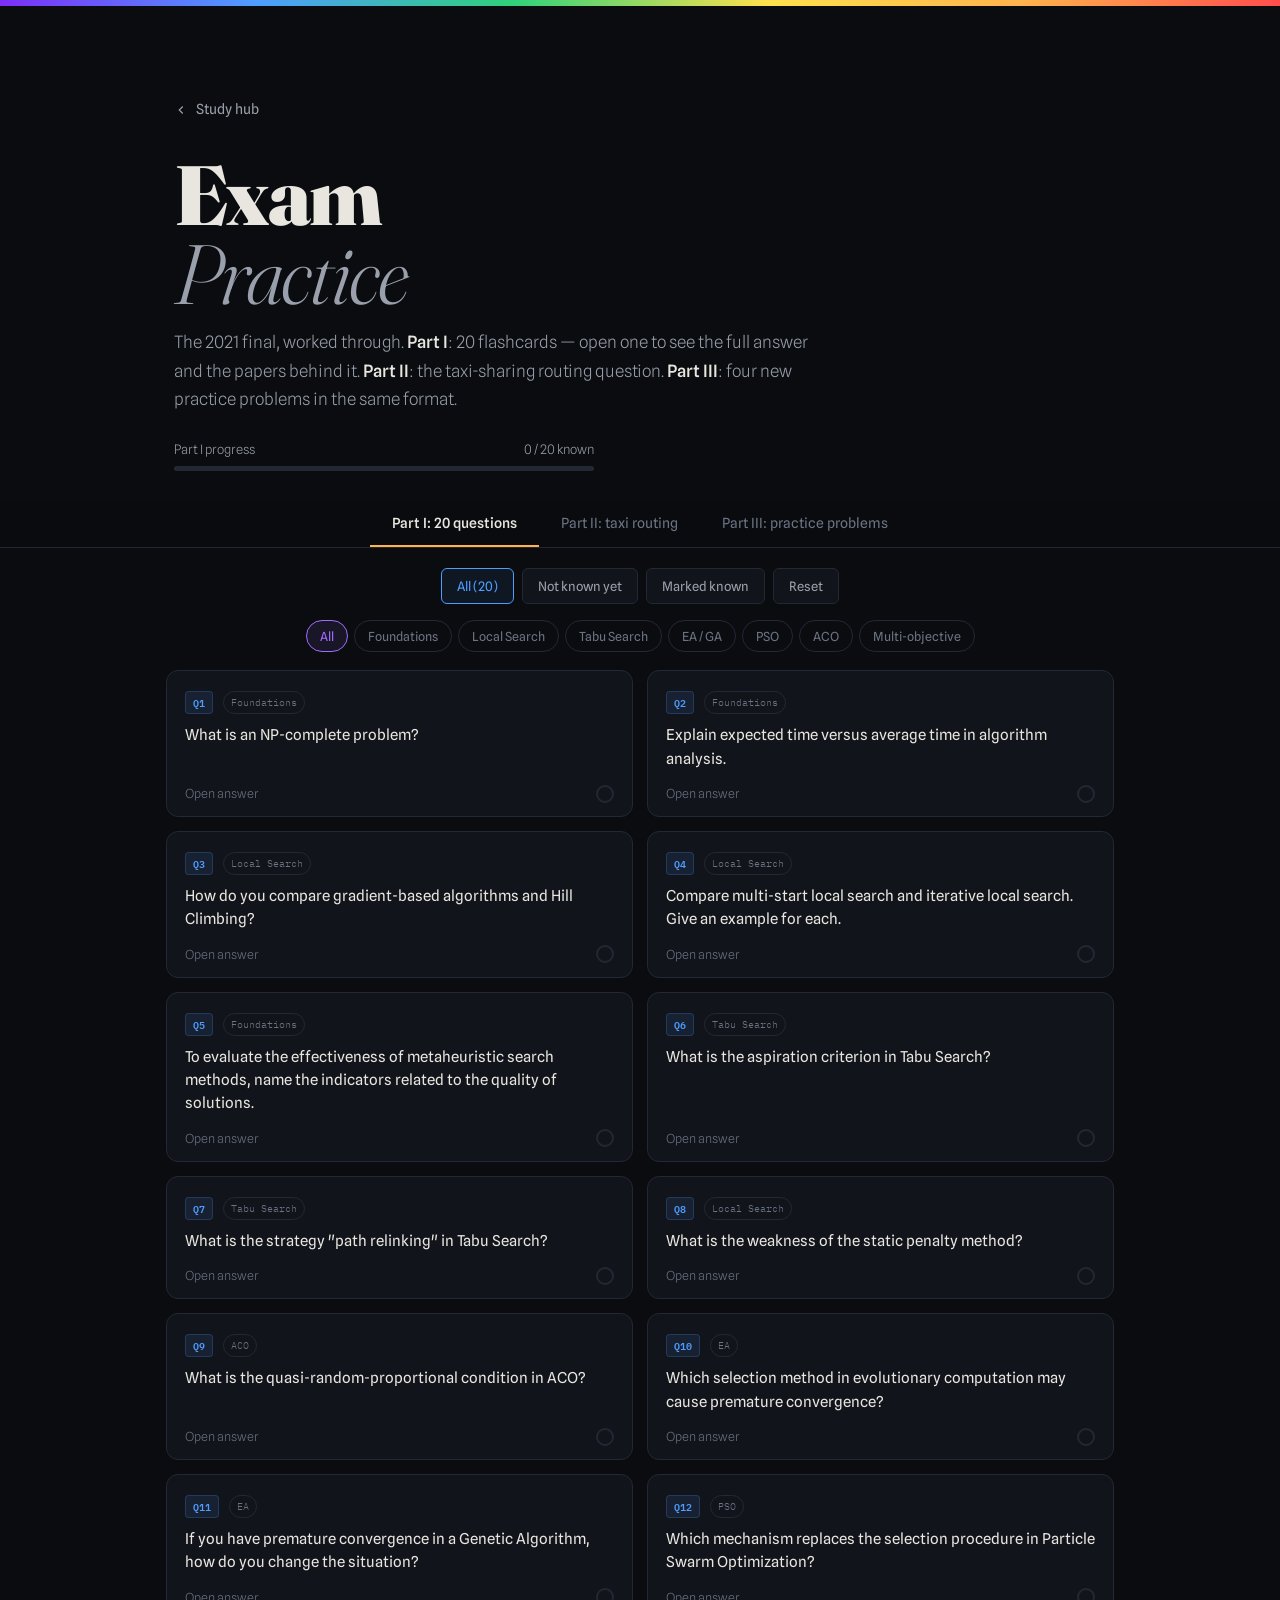
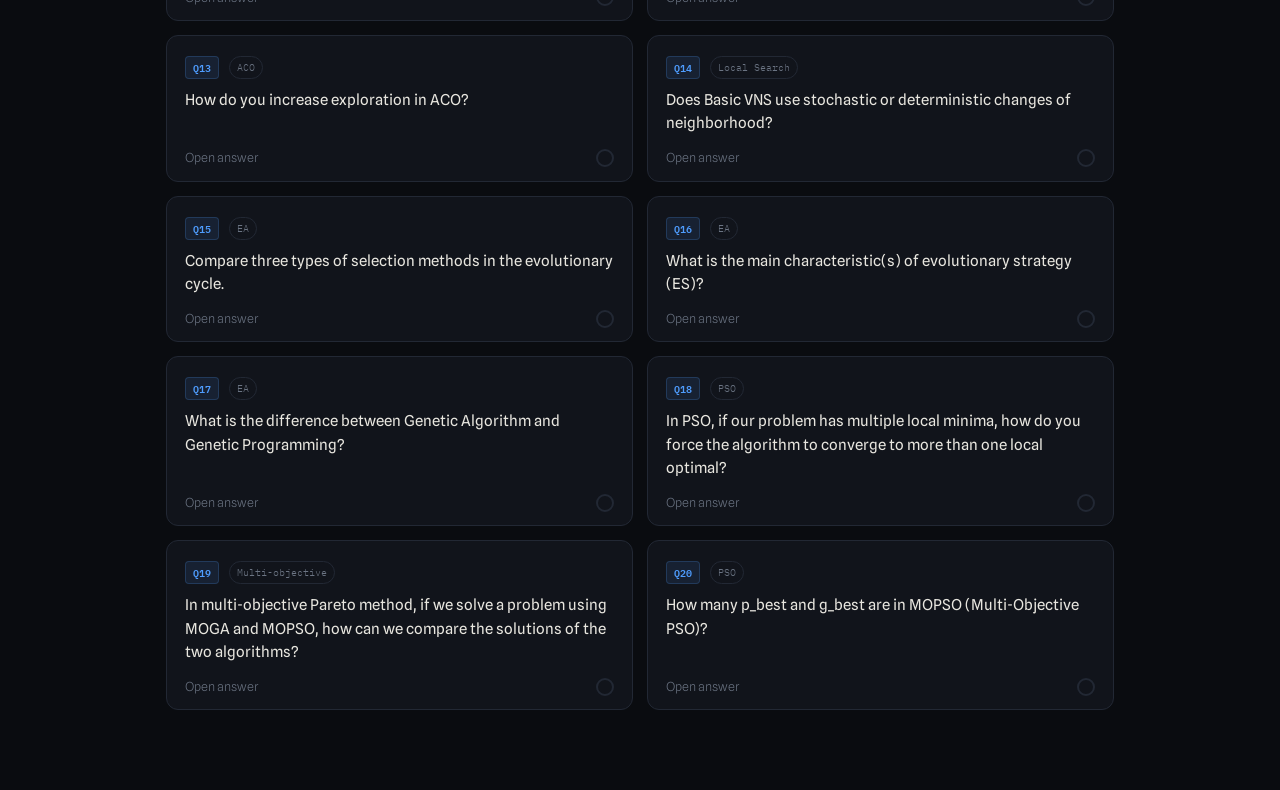
==== commit 50c566f2: "feat: responsive redesign and paper links across all pages - Hub redesigned: simulated-annealing lan" ====
--- a/exam-practice.html
+++ b/exam-practice.html
@@ -3,75 +3,81 @@
 <head>
 <meta charset="UTF-8">
 <meta name="viewport" content="width=device-width, initial-scale=1.0">
-<title>Advanced Algorithms — Complete Study Guide</title>
+<title>Advanced Algorithms — Exam Practice</title>
+<link rel="preconnect" href="https://fonts.googleapis.com">
+<link rel="preconnect" href="https://fonts.gstatic.com" crossorigin>
+<link href="https://fonts.googleapis.com/css2?family=Fraunces:opsz,wght@9..144,300;9..144,500;9..144,600;9..144,900&family=IBM+Plex+Mono:wght@400;500;600&family=Spline+Sans:wght@300;400;500;600&display=swap" rel="stylesheet">
 <style>
-@import url('https://fonts.googleapis.com/css2?family=JetBrains+Mono:wght@400;600&family=Inter:wght@300;400;500;600;700&display=swap');
 :root{
-  --bg:#0d0f14;--surf:#151820;--surf2:#1c2030;--bdr:#252a3a;
-  --a:#6c8cff;--a2:#a78bfa;--a3:#34d399;--a4:#f472b6;
-  --t:#e2e8f0;--tm:#7a8499;--td:#4a5568;
-  --ok:#34d399;--mono:'JetBrains Mono',monospace;--sans:'Inter',sans-serif;
+  --bg:#0a0c10;--surf:#11141b;--surf2:#161a23;--bdr:#222834;
+  --a:#4f9dff;--a2:#a06bff;--a3:#2fd17a;--a4:#ff4d4d;--amber:#ffb34d;
+  --t:#e8e6df;--t2:#c4c6c9;--tm:#9aa0ab;--td:#6b7483;
+  --ok:#2fd17a;--mono:'IBM Plex Mono',monospace;--sans:'Spline Sans',sans-serif;--display:'Fraunces',serif;
 }
 *{box-sizing:border-box;margin:0;padding:0;}
-body{background:var(--bg);color:var(--t);font-family:var(--sans);font-size:15px;line-height:1.7;min-height:100vh;}
+body{background:var(--bg);color:var(--t);font-family:var(--sans);font-weight:300;font-size:15px;line-height:1.7;min-height:100vh;-webkit-font-smoothing:antialiased;overflow-x:hidden;}
+strong,b{font-weight:500;}
+.spectrum{height:6px;width:100%;background:linear-gradient(90deg,#7b2ff7,#4f9dff,#2fd17a,#ffe14d,#ffb34d,#ff4d4d);position:fixed;top:0;left:0;z-index:60}
 
 /* HEADER */
-header{background:linear-gradient(135deg,#0d0f14,#111827,#0d0f14);border-bottom:1px solid var(--bdr);padding:40px 24px 32px;text-align:center;position:relative;overflow:hidden;}
-header::before{content:'';position:absolute;top:-60px;left:50%;transform:translateX(-50%);width:600px;height:200px;background:radial-gradient(ellipse,rgba(108,140,255,.12),transparent 70%);pointer-events:none;}
-.htag{display:inline-block;font-family:var(--mono);font-size:11px;color:var(--a);letter-spacing:.15em;text-transform:uppercase;border:1px solid rgba(108,140,255,.3);padding:4px 12px;border-radius:4px;margin-bottom:14px;background:rgba(108,140,255,.06);}
-header h1{font-size:clamp(20px,4vw,34px);font-weight:700;letter-spacing:-.02em;color:#fff;margin-bottom:6px;}
-header p{color:var(--tm);font-size:14px;max-width:500px;margin:0 auto 20px;}
-.prog-wrap{max-width:440px;margin:0 auto;}
-.prog-meta{display:flex;justify-content:space-between;font-size:12px;color:var(--tm);font-family:var(--mono);margin-bottom:5px;}
-.prog-bar{height:4px;background:var(--bdr);border-radius:2px;overflow:hidden;}
-.prog-fill{height:100%;background:linear-gradient(90deg,var(--a),var(--a2));border-radius:2px;transition:width .4s;width:0%;}
+header{padding:92px 0 30px;}
+.wrap{max-width:980px;margin:0 auto;padding:0 var(--gutter,24px);}
+header h1{font-family:var(--display);font-weight:900;font-size:clamp(42px,8vw,84px);line-height:.94;letter-spacing:-.02em;color:var(--t);margin:0 0 14px;}
+header h1 em{font-style:italic;font-weight:300;color:var(--tm);}
+header p{color:var(--tm);font-size:17px;max-width:640px;margin:0 0 24px;}
+header p strong{color:var(--t);}
+.prog-wrap{max-width:420px;}
+.prog-meta{display:flex;justify-content:space-between;font-size:13px;color:var(--tm);margin-bottom:6px;}
+.prog-bar{height:5px;background:var(--bdr);border-radius:5px;overflow:hidden;}
+.prog-fill{height:100%;background:linear-gradient(90deg,var(--a3),var(--a));border-radius:5px;transition:width .4s;width:0%;}
 
 /* NAV TABS */
-.nav-tabs{display:flex;justify-content:center;border-bottom:1px solid var(--bdr);background:var(--surf);position:sticky;top:0;z-index:50;}
-.nav-tab{font-family:var(--mono);font-size:11px;letter-spacing:.06em;text-transform:uppercase;padding:13px 24px;border:none;border-bottom:2px solid transparent;background:transparent;color:var(--td);cursor:pointer;transition:all .2s;white-space:nowrap;}
-.nav-tab:hover{color:var(--tm);}
-.nav-tab.active{color:var(--a);border-bottom-color:var(--a);}
+.nav-tabs{display:flex;justify-content:safe center;border-bottom:1px solid var(--bdr);background:rgba(10,12,16,.86);backdrop-filter:blur(14px);-webkit-backdrop-filter:blur(14px);position:sticky;top:6px;z-index:50;overflow-x:auto;scrollbar-width:none;}
+.nav-tabs::-webkit-scrollbar{display:none}
+.nav-tab{font-family:var(--sans);font-size:14px;font-weight:400;padding:14px 22px;flex:0 0 auto;border:none;border-bottom:2px solid transparent;background:transparent;color:var(--td);cursor:pointer;transition:all .2s;white-space:nowrap;}
+.nav-tab:hover{color:var(--t);}
+.nav-tab.active{color:var(--t);border-bottom-color:var(--amber);font-weight:500;}
 .section{display:none;}.section.active{display:block;}
 
 /* CONTROLS */
 .controls{display:flex;justify-content:center;gap:8px;padding:20px 16px 10px;flex-wrap:wrap;}
-.ctrl{font-family:var(--mono);font-size:11px;letter-spacing:.08em;text-transform:uppercase;padding:6px 14px;border-radius:6px;border:1px solid var(--bdr);background:var(--surf);color:var(--tm);cursor:pointer;transition:all .2s;}
-.ctrl:hover,.ctrl.active{border-color:var(--a);color:var(--a);background:rgba(108,140,255,.08);}
+.ctrl{font-family:var(--sans);font-size:13px;padding:8px 15px;min-height:36px;border-radius:6px;border:1px solid var(--bdr);background:var(--surf);color:var(--tm);cursor:pointer;transition:all .2s;}
+.ctrl:hover,.ctrl.active{border-color:var(--a);color:var(--a);background:rgba(79,157,255,.08);}
 .chips{display:flex;justify-content:center;gap:6px;padding:6px 16px 18px;flex-wrap:wrap;}
-.chip{font-size:11px;font-family:var(--mono);padding:4px 11px;border-radius:20px;border:1px solid var(--bdr);background:transparent;color:var(--td);cursor:pointer;transition:all .2s;}
+.chip{font-size:12.5px;font-family:var(--sans);padding:6px 13px;min-height:32px;border-radius:20px;border:1px solid var(--bdr);background:transparent;color:var(--td);cursor:pointer;transition:all .2s;}
 .chip:hover{color:var(--tm);border-color:var(--td);}
-.chip.active{background:rgba(26,32,64,.8);border-color:var(--a2);color:var(--a2);}
+.chip.active{background:rgba(160,107,255,.1);border-color:var(--a2);color:var(--a2);}
 
 /* CARD GRID — simple non-flip layout */
 .grid{max-width:980px;margin:0 auto;padding:0 16px 80px;display:grid;grid-template-columns:repeat(auto-fill,minmax(300px,1fr));gap:14px;}
 .card{background:var(--surf);border:1px solid var(--bdr);border-radius:12px;display:flex;flex-direction:column;cursor:pointer;transition:border-color .2s,box-shadow .2s;position:relative;}
-.card:hover{border-color:rgba(108,140,255,.45);box-shadow:0 4px 24px rgba(0,0,0,.35);}
+.card:hover{border-color:rgba(79,157,255,.45);box-shadow:0 4px 24px rgba(0,0,0,.35);}
 .card-top{padding:18px 18px 0;display:flex;align-items:flex-start;gap:10px;}
-.qnum{font-family:var(--mono);font-size:10px;font-weight:600;color:var(--a);background:rgba(108,140,255,.1);border:1px solid rgba(108,140,255,.2);border-radius:4px;padding:2px 7px;white-space:nowrap;flex-shrink:0;margin-top:2px;}
+.qnum{font-family:var(--mono);font-size:10px;font-weight:600;color:var(--a);background:rgba(79,157,255,.1);border:1px solid rgba(79,157,255,.2);border-radius:4px;padding:2px 7px;white-space:nowrap;flex-shrink:0;margin-top:2px;}
 .qtopic{font-family:var(--mono);font-size:10px;color:var(--td);border:1px solid var(--bdr);padding:2px 7px;border-radius:20px;margin-top:2px;}
-.qtext{padding:10px 18px 0;font-size:14px;font-weight:500;color:var(--t);line-height:1.55;flex:1;}
+.qtext{padding:10px 18px 0;font-size:15px;font-weight:400;color:var(--t);line-height:1.55;flex:1;}
 .card-bot{padding:12px 18px;display:flex;justify-content:space-between;align-items:center;margin-top:auto;}
-.hint{font-size:10px;font-family:var(--mono);color:var(--td);}
+.hint{font-size:12.5px;color:var(--td);}
 .dot{width:18px;height:18px;border-radius:50%;border:2px solid var(--bdr);transition:all .3s;flex-shrink:0;}
-.dot.known{border-color:var(--ok);background:rgba(52,211,153,.15);}
+.dot.known{border-color:var(--ok);background:rgba(47,209,122,.15);}
 .empty{grid-column:1/-1;text-align:center;padding:60px 20px;color:var(--td);}
 
 /* MODAL OVERLAY */
 .modal-overlay{display:none;position:fixed;inset:0;background:rgba(0,0,0,.75);z-index:200;align-items:flex-start;justify-content:center;padding:24px 16px;overflow-y:auto;}
 .modal-overlay.open{display:flex;}
-.modal{background:var(--surf2);border:1px solid rgba(108,140,255,.3);border-radius:16px;width:100%;max-width:680px;margin:auto;box-shadow:0 24px 80px rgba(0,0,0,.6);display:flex;flex-direction:column;}
+.modal{background:var(--surf2);border:1px solid rgba(79,157,255,.3);border-radius:16px;width:100%;max-width:680px;margin:auto;box-shadow:0 24px 80px rgba(0,0,0,.6);display:flex;flex-direction:column;}
 .modal-head{padding:18px 22px 14px;border-bottom:1px solid var(--bdr);display:flex;align-items:center;justify-content:space-between;gap:12px;position:sticky;top:0;background:var(--surf2);border-radius:16px 16px 0 0;z-index:2;}
 .modal-label{font-family:var(--mono);font-size:11px;color:var(--a);}
 .modal-actions{display:flex;gap:8px;align-items:center;}
 .mbtn{font-size:11px;font-family:var(--mono);padding:4px 12px;border-radius:5px;border:1px solid var(--bdr);background:transparent;color:var(--tm);cursor:pointer;transition:all .2s;}
 .mbtn:hover{border-color:var(--a);color:var(--a);}
-.mbtn.mk{border-color:rgba(52,211,153,.4);color:var(--ok);}
-.mbtn.mk:hover{background:rgba(52,211,153,.1);}
+.mbtn.mk{border-color:rgba(47,209,122,.4);color:var(--ok);}
+.mbtn.mk:hover{background:rgba(47,209,122,.1);}
 .mbtn.close-btn{border-color:rgba(255,255,255,.1);}
 .mbtn.close-btn:hover{border-color:var(--a4);color:var(--a4);}
-.modal-q{padding:16px 22px;font-size:15px;font-weight:500;color:var(--t);line-height:1.6;border-bottom:1px solid var(--bdr);}
-.modal-body{padding:18px 22px 24px;font-size:13.5px;line-height:1.75;color:#c8d0e0;overflow-y:visible;}
-.modal-body h4{font-size:10px;font-family:var(--mono);color:var(--a2);letter-spacing:.1em;text-transform:uppercase;margin:18px 0 8px;}
+.modal-q{padding:18px 22px;font-family:var(--display);font-size:20px;font-weight:500;color:var(--t);line-height:1.6;border-bottom:1px solid var(--bdr);}
+.modal-body{padding:18px 22px 24px;font-size:13.5px;line-height:1.75;color:var(--t2);overflow-y:visible;}
+.modal-body h4{font-family:var(--display);font-size:17px;font-weight:600;color:var(--t);letter-spacing:-.01em;margin:22px 0 8px;}
 .modal-body h4:first-child{margin-top:0;}
 .modal-body p{margin-bottom:10px;}
 .modal-body p:last-child{margin-bottom:0;}
@@ -79,68 +85,68 @@
 .modal-body em{color:var(--a2);font-style:normal;font-weight:500;}
 .modal-body ul,.modal-body ol{margin:8px 0 10px 18px;}
 .modal-body li{margin-bottom:5px;}
-.modal-body .kw{display:inline;background:rgba(108,140,255,.1);color:var(--a);font-family:var(--mono);font-size:11.5px;padding:1px 7px;border-radius:3px;border:1px solid rgba(108,140,255,.2);}
-.modal-body .hb{background:rgba(108,140,255,.06);border-left:3px solid var(--a);border-radius:0 6px 6px 0;padding:10px 14px;margin:10px 0;font-size:13px;}
-.modal-body .hb.g{background:rgba(52,211,153,.06);border-left-color:var(--ok);}
-.modal-body .hb.p{background:rgba(167,139,250,.06);border-left-color:var(--a2);}
+.modal-body .kw{display:inline;background:rgba(79,157,255,.1);color:var(--a);font-family:var(--mono);font-size:11.5px;padding:1px 7px;border-radius:3px;border:1px solid rgba(79,157,255,.2);}
+.modal-body .hb{background:rgba(79,157,255,.06);border-left:3px solid var(--a);border-radius:0 6px 6px 0;padding:10px 14px;margin:10px 0;font-size:13px;}
+.modal-body .hb.g{background:rgba(47,209,122,.06);border-left-color:var(--ok);}
+.modal-body .hb.p{background:rgba(160,107,255,.06);border-left-color:var(--a2);}
 .modal-body table{width:100%;border-collapse:collapse;margin:10px 0;font-size:12.5px;}
-.modal-body th{background:rgba(108,140,255,.1);color:var(--a);font-family:var(--mono);font-size:10px;letter-spacing:.06em;text-transform:uppercase;padding:7px 10px;text-align:left;border:1px solid var(--bdr);}
-.modal-body td{padding:6px 10px;border:1px solid var(--bdr);vertical-align:top;color:#b8c4d8;}
+.modal-body th{background:rgba(79,157,255,.1);color:var(--a);font-family:var(--mono);font-size:10px;letter-spacing:.06em;text-transform:uppercase;padding:7px 10px;text-align:left;border:1px solid var(--bdr);}
+.modal-body td{padding:6px 10px;border:1px solid var(--bdr);vertical-align:top;color:var(--t2);}
 .modal-body tr:nth-child(even) td{background:rgba(255,255,255,.02);}
-.modal-body .highlight-box{background:rgba(108,140,255,.06);border-left:3px solid var(--a);border-radius:0 6px 6px 0;padding:10px 14px;margin:10px 0;font-size:13px;}
-.modal-body .highlight-box.green{background:rgba(52,211,153,.06);border-left-color:var(--ok);}
-.modal-body .highlight-box.purple{background:rgba(167,139,250,.06);border-left-color:var(--a2);}
-.modal-body .keyword{display:inline;background:rgba(108,140,255,.1);color:var(--a);font-family:var(--mono);font-size:11.5px;padding:1px 7px;border-radius:3px;border:1px solid rgba(108,140,255,.2);}
+.modal-body .highlight-box{background:rgba(79,157,255,.06);border-left:3px solid var(--a);border-radius:0 6px 6px 0;padding:10px 14px;margin:10px 0;font-size:13px;}
+.modal-body .highlight-box.green{background:rgba(47,209,122,.06);border-left-color:var(--ok);}
+.modal-body .highlight-box.purple{background:rgba(160,107,255,.06);border-left-color:var(--a2);}
+.modal-body .keyword{display:inline;background:rgba(79,157,255,.1);color:var(--a);font-family:var(--mono);font-size:11.5px;padding:1px 7px;border-radius:3px;border:1px solid rgba(79,157,255,.2);}
 
 /* PART 2 */
 .p2{max-width:860px;margin:0 auto;padding:28px 16px 80px;}
-.pbanner{background:linear-gradient(135deg,rgba(108,140,255,.08),rgba(167,139,250,.08));border:1px solid rgba(108,140,255,.25);border-radius:12px;padding:24px 28px;margin-bottom:28px;}
-.pbanner h2{font-size:19px;font-weight:700;color:#fff;margin-bottom:4px;}
+.pbanner{background:linear-gradient(135deg,rgba(79,157,255,.08),rgba(160,107,255,.08));border:1px solid rgba(79,157,255,.25);border-radius:12px;padding:24px 28px;margin-bottom:28px;}
+.pbanner h2{font-family:var(--display);font-size:clamp(22px,3vw,28px);font-weight:600;color:var(--t);letter-spacing:-.01em;margin-bottom:6px;}
 .pbanner .pts{font-family:var(--mono);font-size:11px;color:var(--a);margin-bottom:12px;}
-.pbanner p{font-size:13.5px;color:#a8b4c8;line-height:1.75;margin-bottom:8px;}
+.pbanner p{font-size:13.5px;color:var(--tm);line-height:1.75;margin-bottom:8px;}
 .pbanner p:last-child{margin-bottom:0;}
 .pbanner strong{color:var(--t);}
 .rbox{background:var(--surf);border:1px solid var(--bdr);border-radius:10px;padding:18px 22px;margin:14px 0;}
-.rbox h4{font-family:var(--mono);font-size:10px;color:var(--a2);letter-spacing:.1em;text-transform:uppercase;margin-bottom:10px;}
+.rbox h4{font-family:var(--display);font-size:18px;font-weight:600;color:var(--a2);margin-bottom:10px;}
 .rrow{font-family:var(--mono);font-size:12px;line-height:2.3;display:flex;flex-direction:column;gap:0;}
 .rrow .r1{color:var(--a);}.rrow .r2{color:var(--a2);}.rrow .r3{color:var(--a3);}
 .rbox p{color:var(--tm);font-size:12px;margin-top:10px;}
 .subs{display:flex;flex-direction:column;gap:14px;margin-top:20px;}
 .acc{background:var(--surf);border:1px solid var(--bdr);border-radius:12px;overflow:hidden;transition:border-color .2s;}
-.acc:hover{border-color:rgba(108,140,255,.3);}
-.acc.open{border-color:rgba(108,140,255,.4);}
+.acc:hover{border-color:rgba(79,157,255,.3);}
+.acc.open{border-color:rgba(79,157,255,.4);}
 .acc-hd{display:flex;align-items:flex-start;gap:14px;padding:18px 22px;cursor:pointer;user-select:none;}
 .abadge{font-family:var(--mono);font-size:10px;font-weight:600;padding:4px 10px;border-radius:4px;white-space:nowrap;flex-shrink:0;margin-top:2px;}
-.abadge.a{background:rgba(108,140,255,.12);color:var(--a);border:1px solid rgba(108,140,255,.25);}
-.abadge.b{background:rgba(167,139,250,.12);color:var(--a2);border:1px solid rgba(167,139,250,.25);}
-.abadge.c{background:rgba(52,211,153,.12);color:var(--a3);border:1px solid rgba(52,211,153,.25);}
+.abadge.a{background:rgba(79,157,255,.12);color:var(--a);border:1px solid rgba(79,157,255,.25);}
+.abadge.b{background:rgba(160,107,255,.12);color:var(--a2);border:1px solid rgba(160,107,255,.25);}
+.abadge.c{background:rgba(47,209,122,.12);color:var(--a3);border:1px solid rgba(47,209,122,.25);}
 .atitle{font-size:14px;font-weight:500;color:var(--t);flex:1;line-height:1.5;}
 .aarrow{color:var(--td);transition:transform .3s;font-size:11px;flex-shrink:0;margin-top:4px;}
 .acc.open .aarrow{transform:rotate(180deg);}
 .acc-body{display:none;padding:0 22px 22px;border-top:1px solid var(--bdr);}
 .acc.open .acc-body{display:block;}
 .ans{padding-top:18px;}
-.ans h4{font-size:10px;font-family:var(--mono);color:var(--a2);letter-spacing:.1em;text-transform:uppercase;margin:18px 0 7px;}
+.ans h4{font-family:var(--display);font-size:17px;font-weight:600;color:var(--t);letter-spacing:-.01em;margin:22px 0 8px;}
 .ans h4:first-child{margin-top:0;}
-.ans p{font-size:13.5px;line-height:1.75;color:#c0cce0;margin-bottom:9px;}
+.ans p{font-size:13.5px;line-height:1.75;color:var(--t2);margin-bottom:9px;}
 .ans p:last-child{margin-bottom:0;}
 .ans strong{color:var(--t);}
 .ans em{color:var(--a2);font-style:normal;}
 .ans ul,.ans ol{margin:7px 0 11px 18px;}
-.ans li{font-size:13.5px;line-height:1.7;color:#b8c4d8;margin-bottom:5px;}
-.ans .kw{display:inline;background:rgba(108,140,255,.1);color:var(--a);font-family:var(--mono);font-size:11.5px;padding:1px 7px;border-radius:3px;border:1px solid rgba(108,140,255,.2);}
-.ans .hb{background:rgba(108,140,255,.06);border-left:3px solid var(--a);border-radius:0 6px 6px 0;padding:11px 15px;margin:11px 0;font-size:13px;color:#c0cce0;}
-.ans .hb.g{background:rgba(52,211,153,.06);border-left-color:var(--a3);}
-.ans .hb.p{background:rgba(167,139,250,.06);border-left-color:var(--a2);}
+.ans li{font-size:13.5px;line-height:1.7;color:var(--t2);margin-bottom:5px;}
+.ans .kw{display:inline;background:rgba(79,157,255,.1);color:var(--a);font-family:var(--mono);font-size:11.5px;padding:1px 7px;border-radius:3px;border:1px solid rgba(79,157,255,.2);}
+.ans .hb{background:rgba(79,157,255,.06);border-left:3px solid var(--a);border-radius:0 6px 6px 0;padding:11px 15px;margin:11px 0;font-size:13px;color:var(--t2);}
+.ans .hb.g{background:rgba(47,209,122,.06);border-left-color:var(--a3);}
+.ans .hb.p{background:rgba(160,107,255,.06);border-left-color:var(--a2);}
 .ans table{width:100%;border-collapse:collapse;margin:11px 0;font-size:12.5px;}
-.ans th{background:rgba(108,140,255,.1);color:var(--a);font-family:var(--mono);font-size:10px;letter-spacing:.06em;text-transform:uppercase;padding:7px 10px;text-align:left;border:1px solid var(--bdr);}
-.ans td{padding:7px 10px;border:1px solid var(--bdr);vertical-align:top;color:#b8c4d8;}
+.ans th{background:rgba(79,157,255,.1);color:var(--a);font-family:var(--mono);font-size:10px;letter-spacing:.06em;text-transform:uppercase;padding:7px 10px;text-align:left;border:1px solid var(--bdr);}
+.ans td{padding:7px 10px;border:1px solid var(--bdr);vertical-align:top;color:var(--t2);}
 .ans tr:nth-child(even) td{background:rgba(255,255,255,.02);}
 .cbox{font-family:var(--mono);font-size:12px;background:var(--surf2);border:1px solid var(--bdr);border-radius:7px;padding:14px 18px;margin:10px 0;line-height:1.9;color:var(--a3);overflow-x:auto;}
 .cbox .lbl{color:var(--tm);font-size:10px;display:block;margin-bottom:3px;}
 .slist{counter-reset:s;list-style:none;margin:7px 0 11px 0;}
-.slist li{counter-increment:s;padding:9px 14px 9px 40px;position:relative;margin-bottom:7px;background:var(--surf2);border-radius:7px;font-size:13px;color:#b8c4d8;line-height:1.6;}
-.slist li::before{content:counter(s);position:absolute;left:11px;top:50%;transform:translateY(-50%);font-family:var(--mono);font-size:10px;font-weight:600;color:var(--a);background:rgba(108,140,255,.12);border:1px solid rgba(108,140,255,.2);width:20px;height:20px;border-radius:50%;display:flex;align-items:center;justify-content:center;}
+.slist li{counter-increment:s;padding:9px 14px 9px 40px;position:relative;margin-bottom:7px;background:var(--surf2);border-radius:7px;font-size:13px;color:var(--t2);line-height:1.6;}
+.slist li::before{content:counter(s);position:absolute;left:11px;top:50%;transform:translateY(-50%);font-family:var(--mono);font-size:10px;font-weight:600;color:var(--a);background:rgba(79,157,255,.12);border:1px solid rgba(79,157,255,.2);width:20px;height:20px;border-radius:50%;display:flex;align-items:center;justify-content:center;}
 .refgrid{display:grid;grid-template-columns:repeat(auto-fill,minmax(240px,1fr));gap:11px;margin-top:14px;}
 .refc{background:var(--surf);border:1px solid var(--bdr);border-radius:10px;padding:16px 18px;}
 .refc .rtag{font-family:var(--mono);font-size:10px;text-transform:uppercase;margin-bottom:7px;}
@@ -148,30 +154,53 @@
 .refc .rdesc{font-size:12.5px;color:var(--tm);}
 @media(max-width:640px){
   .grid{grid-template-columns:1fr;}
-  .nav-tab{padding:12px 14px;font-size:10px;}
+  .nav-tab{font-size:13.5px;}
   .pbanner{padding:18px;}
   .acc-hd{padding:14px 16px;flex-wrap:wrap;}
   .acc-body{padding:0 16px 18px;}
-  .modal{margin:8px;}
-  .modal-head{flex-wrap:wrap;gap:8px;}
+  .modal-overlay{padding:0;}
+  .modal{margin:auto 0 0;border-radius:18px 18px 0 0;min-height:92vh;border-left:none;border-right:none;border-bottom:none;}
+  .modal-head{border-radius:18px 18px 0 0;padding:14px 16px;}
+  .modal-q{padding:14px 16px;font-size:18px;}
+  .modal-body{padding:16px 16px 40px;}
+  .mbtn{padding:8px 12px;font-size:12.5px;}
+  .p2{padding:20px var(--gutter,16px) 60px;}
+  .rbox{padding:16px;}
+  .rrow{font-size:11.5px;line-height:1.9;overflow-x:auto;}
+  .rrow div{white-space:nowrap;}
+  .modal-body table,.ans table{display:block;overflow-x:auto;}
+  .nav-tabs{justify-content:flex-start;}
+  .nav-tab{padding:13px 16px;}
+  .chips{flex-wrap:nowrap;overflow-x:auto;justify-content:flex-start;scrollbar-width:none;padding-left:16px;padding-right:16px;}
+  .chip{flex:0 0 auto;}
 }
+.modal-body .papers-h{margin-top:26px;padding-top:16px;border-top:1px solid var(--bdr);}
+.modal-body ol.papers,.p2 ol.papers{margin:0;}
+.modal-body ol.papers li,.p2 ol.papers li{margin:0;}
+.reading-box{margin-top:36px;}
+.reading-box h3{font-family:var(--display);font-size:22px;font-weight:600;margin-bottom:4px;}
+.reading-box > p{color:var(--tm);font-size:14px;margin-bottom:6px;}
 </style>
+<link rel="stylesheet" href="shared.css">
 </head>
-<body>
+<body class="exam">
+<div class="spectrum"></div>
 <header>
-  <div class="htag">Final Exam 2021</div>
-  <h1>Advanced Algorithms<br>Complete Study Guide</h1>
-  <p>Part I: 20 Q&As — click any card to open its full answer. Part II: Snap Taxi routing problem walkthrough.</p>
-  <div class="prog-wrap">
-    <div class="prog-meta"><span>Part I Progress</span><span id="pt">0 / 20 known</span></div>
-    <div class="prog-bar"><div class="prog-fill" id="pf"></div></div>
+  <div class="wrap">
+    <a class="back" href="index.html"><svg width="14" height="14" viewBox="0 0 24 24" fill="none" stroke="currentColor" stroke-width="2" aria-hidden="true"><path d="M15 18l-6-6 6-6"/></svg>Study hub</a>
+    <h1>Exam<br><em>Practice</em></h1>
+    <p>The 2021 final, worked through. <strong>Part I</strong>: 20 flashcards — open one to see the full answer and the papers behind it. <strong>Part II</strong>: the taxi-sharing routing question. <strong>Part III</strong>: four new practice problems in the same format.</p>
+    <div class="prog-wrap">
+      <div class="prog-meta"><span>Part I progress</span><span id="pt">0 / 20 known</span></div>
+      <div class="prog-bar"><div class="prog-fill" id="pf"></div></div>
+    </div>
   </div>
 </header>
 
 <div class="nav-tabs">
-  <button class="nav-tab active" onclick="tab('p1',this)">Part I — 20 Questions</button>
-  <button class="nav-tab" onclick="tab('p2',this)">Part II — Taxi Routing Problem</button>
-  <button class="nav-tab" onclick="tab('p3',this)">Part III — Claude Practice Problems</button>
+  <button class="nav-tab active" onclick="tab('p1',this)">Part I: 20 questions</button>
+  <button class="nav-tab" onclick="tab('p2',this)">Part II: taxi routing</button>
+  <button class="nav-tab" onclick="tab('p3',this)">Part III: practice problems</button>
 </div>
 
 <!-- PART I -->
@@ -359,10 +388,16 @@
         <div class="refc"><div class="rtag" style="color:var(--a);">Chromosome</div><div class="rtitle">Permutation encoding</div><div class="rdesc">Each gene = stop ID. Chromosome = ordered stop sequence. Length = 2 × total passengers.</div></div>
         <div class="refc"><div class="rtag" style="color:var(--a2);">Crossover</div><div class="rtitle">OX / PMX (not 1-point)</div><div class="rdesc">Standard crossover destroys permutation validity. OX preserves relative stop ordering. PMX resolves mapping conflicts.</div></div>
         <div class="refc"><div class="rtag" style="color:var(--a3);">Mutation</div><div class="rtitle">Swap or inversion</div><div class="rdesc">Both maintain permutation integrity. Apply repair if +i/-i precedence violated after mutation.</div></div>
-        <div class="refc"><div class="rtag" style="color:#fb923c;">Fitness</div><div class="rtitle">Bi-objective</div><div class="rdesc">f₁ = minimize total route distance. f₂ = maximize total revenue. NSGA-II for Pareto front.</div></div>
+        <div class="refc"><div class="rtag" style="color:var(--amber);">Fitness</div><div class="rtitle">Bi-objective</div><div class="rdesc">f₁ = minimize total route distance. f₂ = maximize total revenue. NSGA-II for Pareto front.</div></div>
         <div class="refc"><div class="rtag" style="color:var(--a2);">Constraints</div><div class="rtitle">Precedence repair</div><div class="rdesc">index(+i) &lt; index(-i) for all i. Repair after each operator, or penalize violations in fitness.</div></div>
         <div class="refc"><div class="rtag" style="color:var(--a);">Selection</div><div class="rtitle">Tournament (k=2–3)</div><div class="rdesc">Balanced pressure. Avoids premature convergence. No fitness scaling needed.</div></div>
       </div>
+    </div>
+
+    <div class="reading-box">
+      <h3>Papers behind this question</h3>
+      <p>Shared taxis are a pickup-and-delivery problem with two objectives; these show how the literature models it.</p>
+      <div id="p2-papers"></div>
     </div>
   </div>
 </div>
@@ -372,15 +407,15 @@
   <div class="p2">
 
     <!-- Header Banner -->
-    <div class="pbanner" style="background:linear-gradient(135deg,rgba(52,211,153,.07),rgba(167,139,250,.07));border-color:rgba(52,211,153,.25);">
-      <h2 style="color:#fff;">Part III — Claude Practice Problems</h2>
+    <div class="pbanner" style="background:linear-gradient(135deg,rgba(47,209,122,.07),rgba(160,107,255,.07));border-color:rgba(47,209,122,.25);">
+      <h2>Part III — Claude Practice Problems</h2>
       <div class="pts" style="color:var(--a3);">4 exam-style problems · same format as Part II · labeled as Claude examples</div>
       <p>These are <strong>Claude-generated practice problems</strong> in the same style as the exam's Part II. Each presents a real-world combinatorial optimization scenario and asks you to: (a) model it with a metaheuristic, (b) identify the paper's proposed method, and (c) compare approaches pre-implementation. Use them as timed self-tests before your exam.</p>
-      <p style="color:rgba(52,211,153,.7);font-size:12px;font-family:var(--mono);">★ CLAUDE EXAMPLE — not from the original exam</p>
+      <p style="color:rgba(47,209,122,.7);font-size:12px;font-family:var(--mono);">★ CLAUDE EXAMPLE — not from the original exam</p>
     </div>
 
     <!-- ═══ PROBLEM 1: University Course Scheduling ═══ -->
-    <div class="rbox" style="border-color:rgba(108,140,255,.3);margin-top:24px;">
+    <div class="rbox" style="border-color:rgba(79,157,255,.3);margin-top:24px;">
       <h4 style="color:var(--a);">Problem 1 — University Course Scheduling (30 pts)</h4>
       <p style="color:var(--tm);font-size:13.5px;line-height:1.75;margin-bottom:10px;">
         A university must schedule <strong>n courses</strong> into <strong>t time slots</strong> across <strong>r rooms</strong>. Each course has an enrollment count and a preferred room type (lab, lecture hall, seminar). Constraints: (1) No student can attend two courses in the same time slot. (2) A room cannot host two courses simultaneously. (3) Each course must be assigned to a room with sufficient capacity. The university wants to <strong>minimize student conflicts</strong> (cases where a student needs to be in two places at once) and <strong>maximize room utilization</strong> (rooms used at full capacity as often as possible).
@@ -497,7 +532,7 @@
     </div>
 
     <!-- ═══ PROBLEM 2: Warehouse Order Picking ═══ -->
-    <div class="rbox" style="border-color:rgba(167,139,250,.3);margin-top:36px;">
+    <div class="rbox" style="border-color:rgba(160,107,255,.3);margin-top:36px;">
       <h4 style="color:var(--a2);">Problem 2 — Warehouse Order Picking Optimization (30 pts)</h4>
       <p style="color:var(--tm);font-size:13.5px;line-height:1.75;margin-bottom:10px;">
         A large e-commerce warehouse has <strong>m aisles</strong> each containing <strong>k shelves</strong>. A picker starts at a depot, collects a set of <strong>p products</strong> from various shelf locations, and returns to the depot. Multiple orders may share products stored in the same aisle. The warehouse manager wants to <strong>minimize total walking distance</strong> for the picker while <strong>maximizing the number of orders completed per hour</strong>. Orders arrive in batches every 5 minutes. Each batch may contain 3–12 items from different aisles.
@@ -604,7 +639,7 @@
     </div>
 
     <!-- ═══ PROBLEM 3: Network Sensor Placement ═══ -->
-    <div class="rbox" style="border-color:rgba(52,211,153,.3);margin-top:36px;">
+    <div class="rbox" style="border-color:rgba(47,209,122,.3);margin-top:36px;">
       <h4 style="color:var(--a3);">Problem 3 — Wireless Sensor Network Placement (30 pts)</h4>
       <p style="color:var(--tm);font-size:13.5px;line-height:1.75;margin-bottom:10px;">
         An environmental monitoring agency must place <strong>s sensors</strong> across a geographic region divided into <strong>g grid cells</strong>. Each sensor covers a circular area of radius r and has a battery lifetime inversely proportional to its transmission power. The agency wants to <strong>maximize total coverage</strong> of the monitored region while <strong>minimizing total energy consumption</strong> of the sensor network. A central base station must be reachable from every sensor either directly or through at most 2 relay hops. Budget allows at most s=20 sensors.
@@ -837,7 +872,7 @@
       </div>
     </div>
 
-    <div style="margin-top:40px;padding:20px 24px;background:rgba(52,211,153,.05);border:1px solid rgba(52,211,153,.2);border-radius:10px;">
+    <div style="margin-top:40px;padding:20px 24px;background:rgba(47,209,122,.05);border:1px solid rgba(47,209,122,.2);border-radius:10px;">
       <div style="font-family:var(--mono);font-size:10px;color:var(--a3);letter-spacing:.12em;text-transform:uppercase;margin-bottom:10px;">★ Claude-generated content — exam study aid</div>
       <p style="font-size:13px;color:var(--tm);line-height:1.7;">These four problems were designed to test the same skills as your exam's Part II: choosing an appropriate metaheuristic, designing a representation and fitness function, understanding what a proposed method adds over a baseline, and reasoning about tradeoffs before implementation. The problems span GA (scheduling, JSSP), Tabu Search (warehouse routing), PSO/MOPSO (sensor placement) — covering the full algorithm range from Part I.</p>
     </div>
@@ -845,6 +880,7 @@
   </div>
 </div>
 
+<script src="papers.js"></script>
 <script>
 const Qs=[
   {id:1,topic:'Foundations',q:'What is an NP-complete problem?',a:`<h4>Definition</h4><p>A problem is <strong>NP-complete</strong> if it satisfies two conditions:</p><ul><li><strong>In NP:</strong> a proposed solution can be <em>verified</em> in polynomial time, even if finding it may take exponential time.</li><li><strong>NP-hard:</strong> every NP problem reduces to it in polynomial time — solving it efficiently solves all of NP.</li></ul><div class="highlight-box">No polynomial-time algorithm is known for any NP-complete problem. Finding one would imply <strong>P = NP</strong> — the most famous open question in computer science.</div><h4>Classic Examples</h4><ul><li>Traveling Salesman Problem (decision version)</li><li>Boolean Satisfiability (SAT) — first proven NP-complete (Cook, 1971)</li><li>Knapsack, Graph Coloring, Vertex Cover, Set Cover</li></ul><h4>Why This Matters for Metaheuristics</h4><p>NP-completeness is precisely <em>why</em> metaheuristics exist. For these problems, exact algorithms become computationally impractical as problem size grows, so we accept high-quality approximate solutions found by methods like GA, Tabu Search, PSO, and ACO.</p>`},
@@ -869,6 +905,12 @@
   {id:20,topic:'PSO',q:'How many p_best and g_best are in MOPSO (Multi-Objective PSO)?',a:`<h4>p_best in MOPSO</h4><p>Each particle maintains <strong>exactly one p_best — one per particle</strong>, same as in single-objective PSO. However, the update rule is more complex: the new position replaces p_best <em>only if it dominates the current p_best</em> in all objectives. If the new position and current p_best are non-dominated with respect to each other (neither dominates), a secondary criterion is applied — typically crowding distance or a random coin flip — to decide which to retain.</p><div class="highlight-box"><span class="keyword">Number of p_bests = N&nbsp;&nbsp;&nbsp;(one per particle, where N = swarm size)</span></div><h4>g_best in MOPSO</h4><p>There is <strong>no single g_best</strong> in MOPSO. Instead, all non-dominated solutions discovered throughout the search are stored in an <strong>external archive</strong> (also called the repository). At each iteration, each particle selects one solution from the archive to serve as its personal g_best for that iteration. The selection is typically based on crowding distance — solutions in less-crowded regions of the archive are given higher selection probability, which maintains diversity in the approximated Pareto front.</p><div class="highlight-box green"><span class="keyword">Number of g_bests = archive size&nbsp;&nbsp;&nbsp;(many — bounded by a maximum archive capacity, e.g., 100–200)</span></div><table><tr><th></th><th>Standard (single-objective) PSO</th><th>MOPSO</th></tr><tr><td>p_best count</td><td>N (one per particle, updated if better fitness)</td><td>N (one per particle, updated via Pareto dominance check)</td></tr><tr><td>g_best count</td><td>1 — the single best position ever found by the swarm</td><td>Many — all non-dominated solutions stored in external archive; one selected per particle per iteration via crowding distance</td></tr></table>`}
 ];
 
+const TOPIC_PAPERS={
+  'Foundations':['complexity','random','perf'], 'Local Search':['local','vns','constraints'], 'Tabu Search':['tabu'],
+  'EA':['ea','es','eadesign'], 'PSO':['pso'], 'ACO':['aco'], 'Multi-objective':['moo']
+};
+document.getElementById('p2-papers').innerHTML=renderPapers(['10.1287/trsc.1050.0135','10.1109/4235.996017','10.1023/A:1006529012972','10.1016/S0045-7825(99)00389-8']);
+
 let known=new Set(JSON.parse(localStorage.getItem('aaK3')||'[]'));
 let curMode='all',curTopic='all',curId=null;
 
@@ -885,7 +927,8 @@
   curId=id;
   document.getElementById('mlabel').textContent=`Q${q.id} — ${q.topic}`;
   document.getElementById('mq').textContent=q.q;
-  document.getElementById('mb').innerHTML=q.a;
+  document.getElementById('mb').innerHTML=q.a+(TOPIC_PAPERS[q.topic]?`<h4 class="papers-h">Source papers</h4>${renderPapers(TOPIC_PAPERS[q.topic],{compact:true})}`:'');
+  document.getElementById('modal').scrollTop=0;document.getElementById('overlay').scrollTop=0;
   updateMkBtn();
   document.getElementById('overlay').classList.add('open');
   document.body.style.overflow='hidden';
@@ -916,14 +959,16 @@
   if(!list.length){grid.innerHTML='<div class="empty"><p>No cards match this filter.</p></div>';return;}
   grid.innerHTML=list.map(q=>{
     const ik=known.has(q.id);
-    return `<div class="card" onclick="openModal(${q.id})">
+    return `<div class="card" role="button" tabindex="0" onclick="openModal(${q.id})" onkeydown="if(event.key==='Enter'||event.key===' '){event.preventDefault();openModal(${q.id})}">
       <div class="card-top"><span class="qnum">Q${q.id}</span><span class="qtopic">${q.topic}</span></div>
       <div class="qtext">${q.q}</div>
-      <div class="card-bot"><span class="hint">↗ Click to open answer</span><span class="dot ${ik?'known':''}"></span></div>
+      <div class="card-bot"><span class="hint">Open answer</span><span class="dot ${ik?'known':''}"></span></div>
     </div>`;
   }).join('');
 }
 render();prog();
+document.querySelectorAll('.acc-hd').forEach(h=>{h.tabIndex=0;h.setAttribute('role','button');
+  h.addEventListener('keydown',e=>{if(e.key==='Enter'||e.key===' '){e.preventDefault();h.click();}});});
 </script>
 </body>
 </html>
--- a/shared.css
+++ b/shared.css
@@ -0,0 +1,120 @@
+/* Shared layer loaded after each page's own <style>.
+   Holds the reading-list styles, back link, and the responsive fixes
+   common to the hub, study map, cram guide and exam practice. */
+
+:root{
+  --bg:#0a0c10; --panel:#11141b; --panel2:#161a23;
+  --ink:#e8e6df; --ink-dim:#9aa0ab; --ink-faint:#6b7483; --line:#222834;
+  --R:#ff4d4d; --G:#2fd17a; --B:#4f9dff; --amber:#ffb34d; --violet:#a06bff;
+  --gutter:24px;
+}
+@media (max-width:640px){ :root{ --gutter:16px; } }
+
+/* ---------- accessibility ---------- */
+:focus-visible{outline:2px solid var(--amber);outline-offset:3px;border-radius:6px}
+a:focus:not(:focus-visible),button:focus:not(:focus-visible){outline:none}
+@media (prefers-reduced-motion: reduce){
+  *,*::before,*::after{animation-duration:.01ms!important;animation-iteration-count:1!important;transition-duration:.01ms!important;scroll-behavior:auto!important}
+}
+/* lifts only where a pointer can hover — no sticky lifted cards after a tap */
+@media (hover:none){
+  .card:hover,.block:hover{transform:none!important}
+}
+
+/* ---------- back link to the hub ---------- */
+.back{display:inline-flex;align-items:center;gap:8px;font-family:var(--body,'Spline Sans',sans-serif);font-size:14px;font-weight:400;
+  color:var(--ink-dim);text-decoration:none;padding:6px 0;margin-bottom:28px;transition:color .2s}
+.back svg{transition:transform .2s}
+.back:hover{color:var(--ink)}
+.back:hover svg{transform:translateX(-3px)}
+
+/* ---------- reading list ---------- */
+.tabs{position:relative}
+ol.papers{list-style:none;margin:6px 0 0;padding:0;counter-reset:pp}
+ol.papers li{border-top:1px solid var(--line)}
+ol.papers li:first-child{border-top:none}
+ol.papers a{display:grid;gap:3px;padding:11px 26px 11px 0;text-decoration:none;color:inherit;position:relative}
+ol.papers a::after{content:"";position:absolute;right:4px;top:15px;width:9px;height:9px;
+  border-top:1.5px solid var(--ink-faint);border-right:1.5px solid var(--ink-faint);transform:rotate(45deg);transition:.2s}
+ol.papers a:hover::after{border-color:var(--accent,var(--B));right:1px}
+ol.papers .p-t{font-family:'Fraunces',serif;font-size:15.5px;font-weight:500;line-height:1.3;color:var(--ink);transition:color .2s}
+ol.papers a:hover .p-t{color:var(--accent,var(--B))}
+ol.papers .p-a{font-size:12.5px;color:var(--ink-dim);line-height:1.45}
+ol.papers .p-a i{font-style:italic;color:var(--ink-faint)}
+ol.papers .p-w{font-size:13px;color:var(--ink-dim);line-height:1.5;margin-top:2px}
+ol.papers.compact .p-t{font-size:14.5px}
+@media (min-width:900px){
+  .reading ol.papers{column-count:2;column-gap:32px}
+  .reading ol.papers li{break-inside:avoid}
+  .reading ol.papers li{border-top:1px solid var(--line)}
+  .reading ol.papers{border-bottom:1px solid var(--line)}
+}
+
+/* ---------- tabbed pages (study map + cram guide) ---------- */
+/* quieter chrome: no colour wash behind the page, sentence-case labels */
+body::before{display:none!important}
+.sec-title .tag,.set-title .tag{font-family:'Spline Sans',sans-serif;text-transform:none;letter-spacing:0;font-size:14px;color:var(--ink-dim)}
+.card .src,.block-src{font-family:'Spline Sans',sans-serif;text-transform:none;letter-spacing:0;font-size:12.5px;color:var(--ink-faint)}
+.frame .who{font-family:'Spline Sans',sans-serif;text-transform:none;letter-spacing:0;font-size:12.5px}
+.set-core{font-family:'Spline Sans',sans-serif}
+.map-reading{margin-top:44px;max-width:860px}
+.map-reading h3{font-family:'Fraunces',serif;font-weight:600;font-size:23px;letter-spacing:-.01em;margin-bottom:6px}
+
+.wrap{padding-left:var(--gutter);padding-right:var(--gutter)}
+.grid{grid-template-columns:repeat(auto-fill,minmax(min(100%,340px),1fr))}
+.blocks{grid-template-columns:repeat(auto-fill,minmax(min(100%,330px),1fr))}
+.tscroll{overflow-x:auto;-webkit-overflow-scrolling:touch;margin:10px 0}
+.tscroll table.t{margin:0;min-width:100%}
+mjx-container[display="true"]{overflow-x:auto;overflow-y:hidden;max-width:100%;padding:2px 0}
+
+.card.reading{grid-column:1/-1}
+.card.reading h3{font-family:'Fraunces',serif;font-weight:600;font-size:19px}
+.block.papers-block ol.papers{margin-top:2px}
+
+/* prev / next topic */
+.pager{display:grid;grid-template-columns:1fr 1fr;gap:12px;margin:34px 0 10px}
+.pager button{all:unset;box-sizing:border-box;cursor:pointer;display:flex;flex-direction:column;gap:4px;padding:16px 18px;
+  border:1px solid var(--line);border-radius:14px;background:var(--panel);transition:border-color .2s,background .2s;min-height:72px}
+.pager button:hover{border-color:var(--ink-faint);background:var(--panel2)}
+.pager button:focus-visible{outline:2px solid var(--amber);outline-offset:3px}
+.pager .dir{font-size:12.5px;color:var(--ink-faint)}
+.pager .nm{font-family:'Fraunces',serif;font-size:17px;font-weight:500;color:var(--ink);line-height:1.25}
+.pager .next{text-align:right;grid-column:2}
+.pager .next .dir,.pager .next .nm{align-self:flex-end}
+
+/* topic pills become one swipeable row instead of a wall of wrapped pills */
+@media (max-width:900px){
+  .tabs{flex-wrap:nowrap!important;overflow-x:auto;overscroll-behavior-x:contain;scroll-snap-type:x proximity;scroll-padding:0 var(--gutter);
+    margin-left:calc(var(--gutter) * -1)!important;margin-right:calc(var(--gutter) * -1)!important;
+    padding:2px var(--gutter) 12px;scrollbar-width:none;
+    -webkit-mask-image:linear-gradient(90deg,#000 calc(100% - 36px),transparent);
+            mask-image:linear-gradient(90deg,#000 calc(100% - 36px),transparent)}
+  .tabs::-webkit-scrollbar{display:none}
+  .tab{flex:0 0 auto;scroll-snap-align:start;min-height:40px;white-space:nowrap}
+}
+
+@media (max-width:760px){
+  header{padding-top:52px!important;padding-bottom:26px!important}
+  .sub{font-size:15.5px!important}
+  .meta{gap:6px 18px!important;font-size:12px!important}
+
+  body:not(.exam) .controls{padding:10px 0!important;margin-bottom:22px!important}
+  .controls .hint{display:none}
+  .search{min-width:0!important;flex:1 1 100%!important}
+  .progress-pill{flex:1}
+  .search input{font-size:16px!important} /* stops iOS zooming on focus */
+
+  .sec-head,.set-head{gap:12px!important;flex-wrap:wrap}
+  .sec-num,.set-num{font-size:38px!important;min-width:0!important}
+  .sec-title h2,.set-title h2{font-size:22px!important}
+  .set-core{margin-left:0!important;text-align:left!important;width:100%}
+
+  #content .card{padding:16px 15px 14px!important}
+  .card.span2{grid-column:auto!important}
+  .ex{padding:13px 13px!important}
+  .tip{font-size:14.5px!important;padding:12px 14px!important}
+
+  .pager{grid-template-columns:1fr}
+  .pager .next{grid-column:1}
+  footer{padding-top:30px!important;padding-bottom:48px!important}
+}
